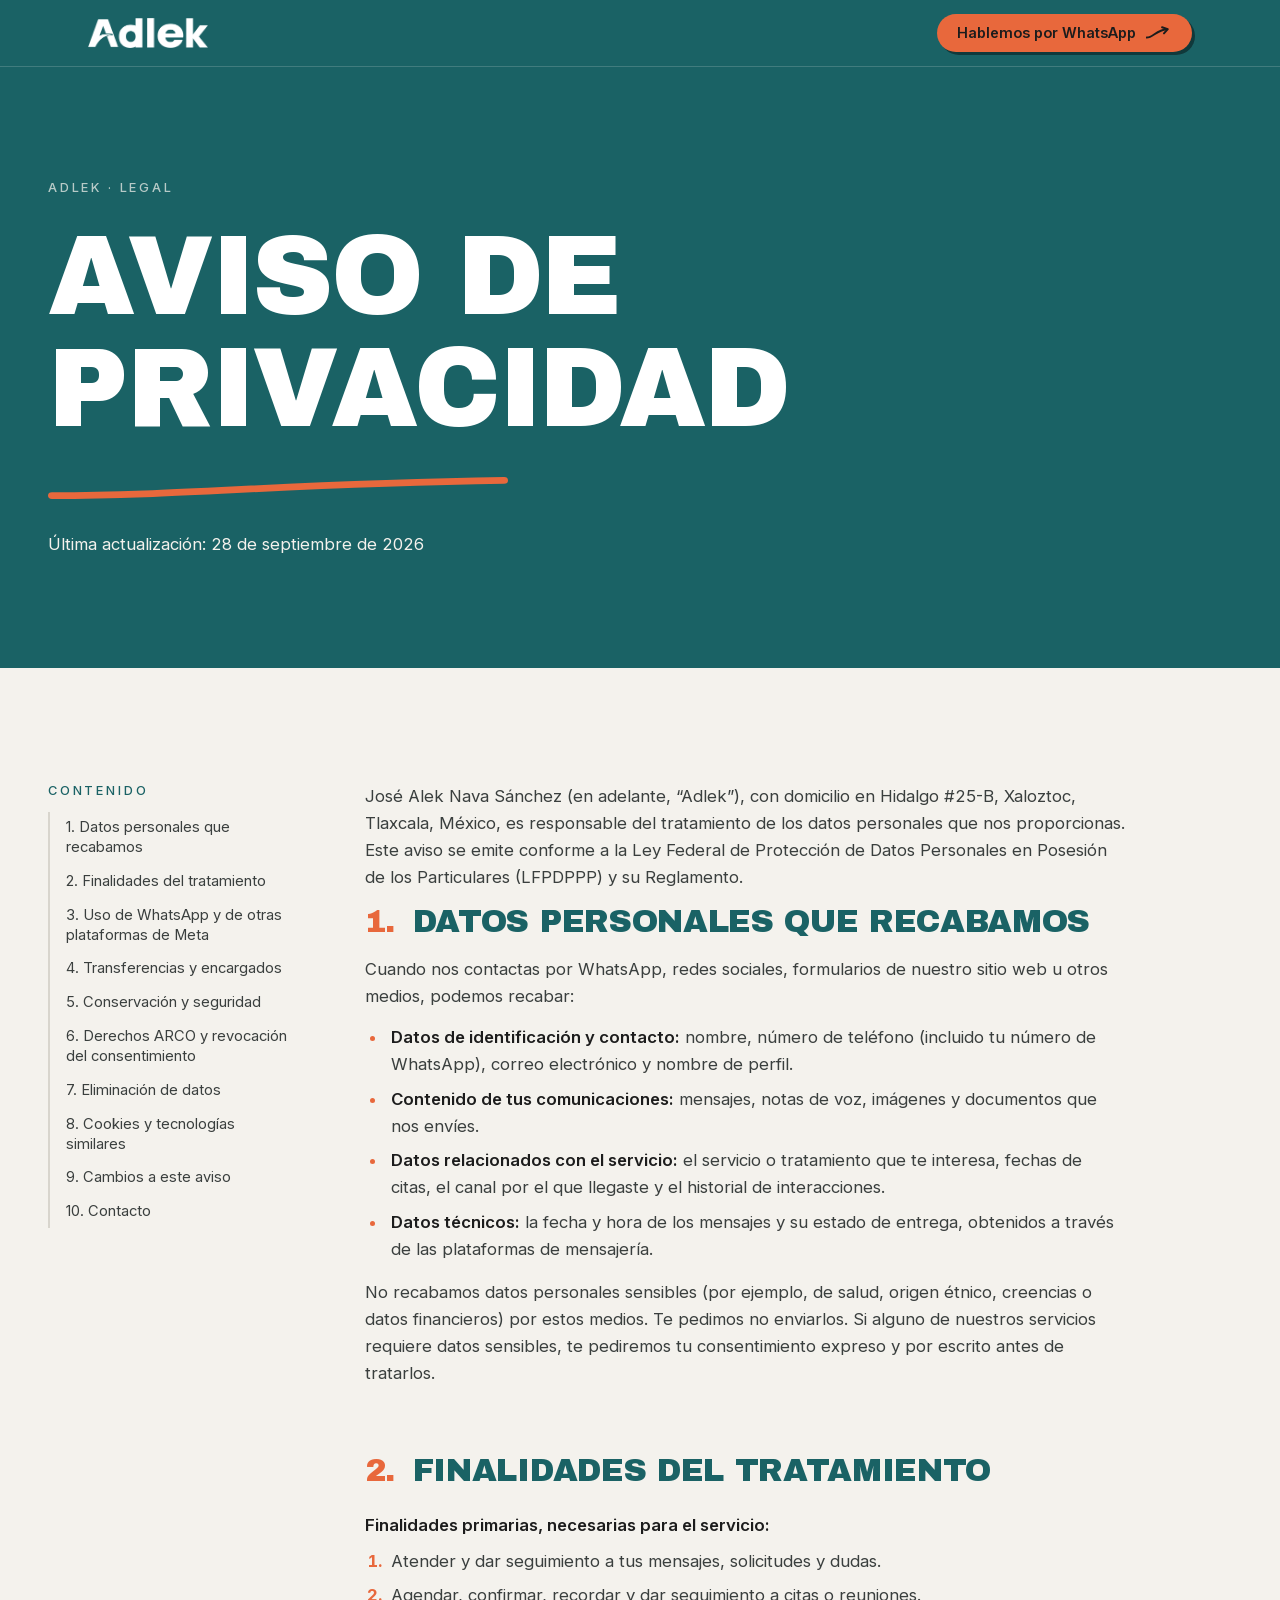
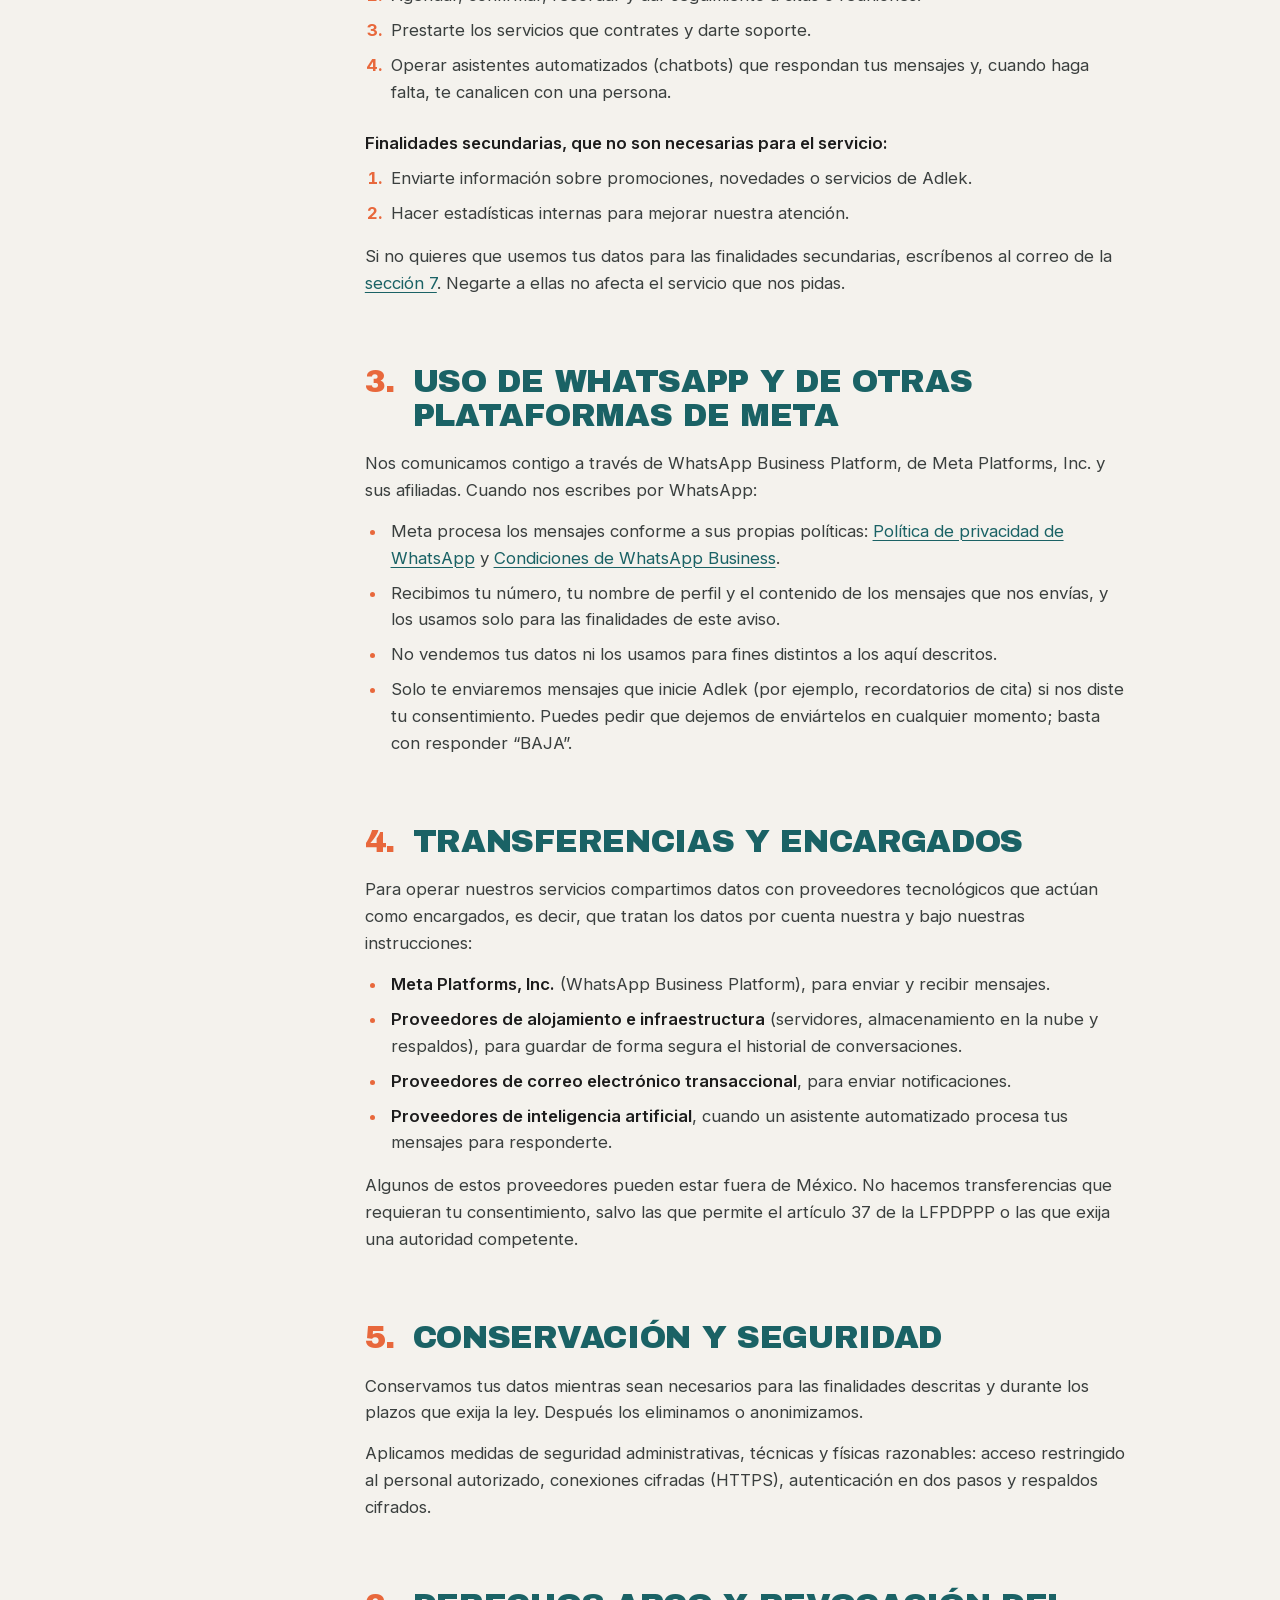
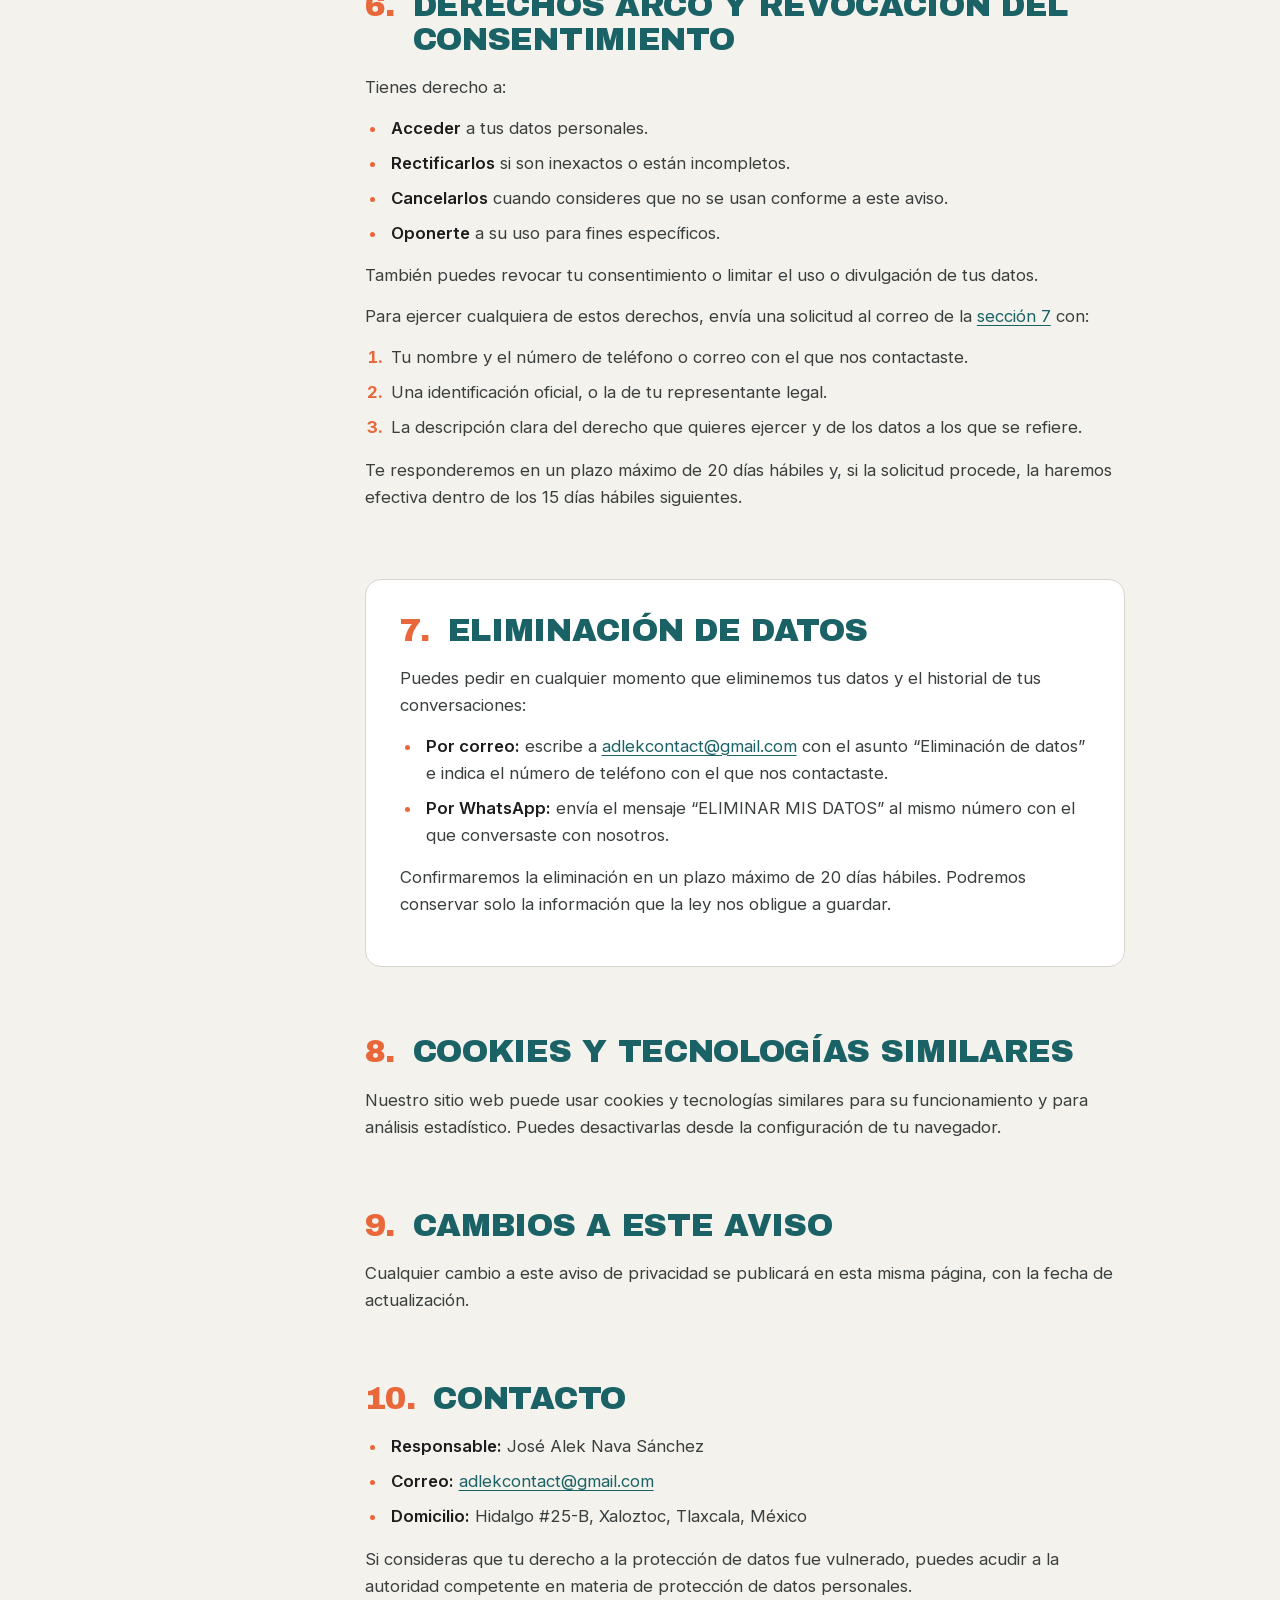
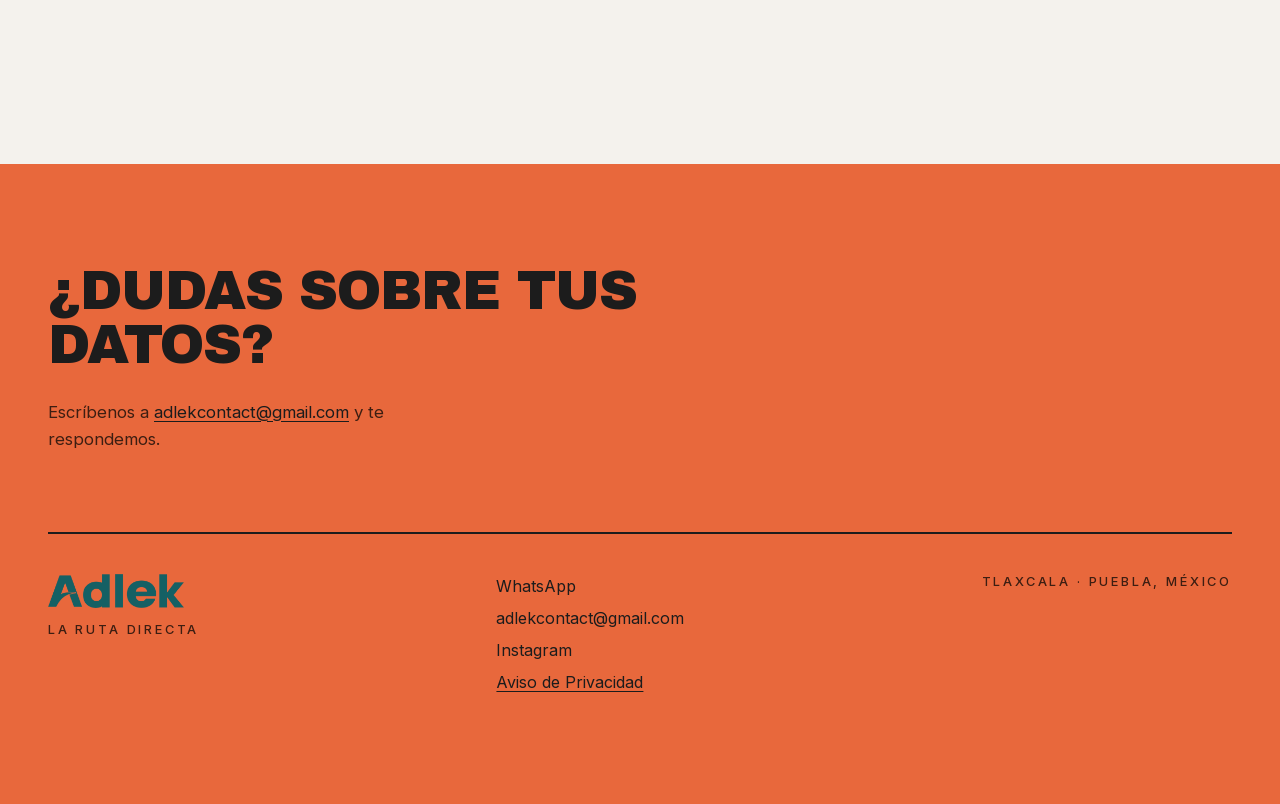
==== privacidad/index.html @ 72bfa6f8 "Agrega el Aviso de Privacidad en /privacidad - privacidad/index.html: página estática con el diseño " ====
<!DOCTYPE html>
<html lang="es-MX">
<head>
<meta charset="utf-8">
<meta name="viewport" content="width=device-width, initial-scale=1">
<title>Aviso de Privacidad · Adlek</title>
<meta name="description" content="Aviso de Privacidad de Adlek: qué datos personales recabamos, para qué los usamos, cómo ejercer tus derechos ARCO y cómo pedir la eliminación de tus datos.">
<meta name="theme-color" content="#1A6265">
<link rel="canonical" href="https://adlek.com.mx/privacidad">
<link rel="preload" href="/privacidad/fuentes/archivo-black-latin.woff2" as="font" type="font/woff2" crossorigin>
<link rel="preload" href="/privacidad/fuentes/inter-latin.woff2" as="font" type="font/woff2" crossorigin>
<!--
  Página estática, fuera del bundle de index.html. Replica a mano los colores,
  tipografías y piezas de la landing (nav verde, títulos en Archivo Black,
  pie naranja). Las fuentes y los logos son COPIAS de los que viajan en el
  bundle; el export no se toca.
-->
<style>
/* latin-ext */
@font-face{font-family:'Archivo Black';font-style:normal;font-weight:400;font-display:swap;src:url('/privacidad/fuentes/archivo-black-latin-ext.woff2') format('woff2');unicode-range:U+0100-02BA,U+02BD-02C5,U+02C7-02CC,U+02CE-02D7,U+02DD-02FF,U+0304,U+0308,U+0329,U+1D00-1DBF,U+1E00-1E9F,U+1EF2-1EFF,U+2020,U+20A0-20AB,U+20AD-20C0,U+2113,U+2C60-2C7F,U+A720-A7FF}
/* latin */
@font-face{font-family:'Archivo Black';font-style:normal;font-weight:400;font-display:swap;src:url('/privacidad/fuentes/archivo-black-latin.woff2') format('woff2');unicode-range:U+0000-00FF,U+0131,U+0152-0153,U+02BB-02BC,U+02C6,U+02DA,U+02DC,U+0304,U+0308,U+0329,U+2000-206F,U+20AC,U+2122,U+2191,U+2193,U+2212,U+2215,U+FEFF,U+FFFD}
/* latin-ext */
@font-face{font-family:'Inter';font-style:normal;font-weight:400 700;font-display:swap;src:url('/privacidad/fuentes/inter-latin-ext.woff2') format('woff2');unicode-range:U+0100-02BA,U+02BD-02C5,U+02C7-02CC,U+02CE-02D7,U+02DD-02FF,U+0304,U+0308,U+0329,U+1D00-1DBF,U+1E00-1E9F,U+1EF2-1EFF,U+2020,U+20A0-20AB,U+20AD-20C0,U+2113,U+2C60-2C7F,U+A720-A7FF}
/* latin */
@font-face{font-family:'Inter';font-style:normal;font-weight:400 700;font-display:swap;src:url('/privacidad/fuentes/inter-latin.woff2') format('woff2');unicode-range:U+0000-00FF,U+0131,U+0152-0153,U+02BB-02BC,U+02C6,U+02DA,U+02DC,U+0304,U+0308,U+0329,U+2000-206F,U+20AC,U+2122,U+2191,U+2193,U+2212,U+2215,U+FEFF,U+FFFD}

*{box-sizing:border-box}
html{scroll-behavior:smooth;scroll-padding-top:96px}
body{margin:0;background:#F4F2ED;color:#1C1C1C;font-family:Inter,system-ui,sans-serif;-webkit-font-smoothing:antialiased}
a{color:#1A6265;text-decoration:none}
a:hover{color:#E8683C}
img,svg{max-width:100%}

/* Nav — idéntica a la de la landing */
.nav{position:fixed;top:0;left:0;right:0;z-index:50;background:#1A6265;border-bottom:1px solid rgba(244,242,237,0.18)}
.nav-in{max-width:1200px;margin:0 auto;padding:14px clamp(16px,5vw,48px);display:flex;align-items:center;justify-content:space-between;gap:16px}
.nav-logo{display:inline-flex;align-items:center;line-height:0}
.nav-logo img{display:block;height:30px;width:auto}
.nav-cta{display:inline-flex;align-items:center;gap:10px;background:#E8683C;color:#1C1C1C;font-family:Inter,sans-serif;font-weight:600;font-size:0.9rem;line-height:1;padding:12px 20px;border-radius:999px;box-shadow:3px 3px 0 #10393B}
.nav-cta:hover{color:#1C1C1C}
.nav-cta svg{width:26px;height:14px;flex:none}

/* Encabezado verde */
.head{background:#1A6265;padding:clamp(130px,20vh,200px) clamp(20px,5vw,48px) clamp(64px,9vw,110px)}
.wrap{max-width:1200px;margin:0 auto;width:100%}
.kicker{margin:0 0 clamp(18px,3vw,26px);font-weight:500;font-size:0.8rem;letter-spacing:0.22em;text-transform:uppercase;color:rgba(244,242,237,0.72)}
.kicker a{color:inherit}
.kicker a:hover{color:#E8683C}
h1{margin:0;font-family:'Archivo Black',sans-serif;font-weight:400;text-transform:uppercase;color:#FFFFFF;font-size:clamp(2.6rem,11vw,7rem);line-height:1.0;letter-spacing:-0.02em;text-wrap:balance}
.head svg{display:block;width:min(100%,460px);height:22px;margin:clamp(20px,3vw,32px) 0 0}
.fecha{margin:clamp(22px,3.5vw,32px) 0 0;font-size:1.05rem;line-height:1.6;color:#F4F2ED}

/* Cuerpo */
.body{padding:clamp(56px,9vw,120px) clamp(20px,5vw,48px) clamp(80px,12vw,150px)}
.grid{display:grid;grid-template-columns:minmax(0,240px) minmax(0,1fr);gap:clamp(40px,6vw,96px);align-items:start}
.toc{position:sticky;top:96px}
.toc p{margin:0 0 14px;font-weight:500;font-size:0.8rem;letter-spacing:0.22em;text-transform:uppercase;color:#1A6265}
.toc ol{list-style:none;margin:0;padding:0;display:flex;flex-direction:column;gap:2px;border-left:2px solid #D8D5CD}
.toc a{display:block;padding:6px 0 6px 16px;margin-left:-2px;border-left:2px solid transparent;font-size:0.92rem;line-height:1.35;color:#3A3F3E}
.toc a:hover{color:#E8683C;border-left-color:#E8683C}

.doc{max-width:760px}
.doc > p,.doc section > p,.doc li{font-size:1.05rem;line-height:1.6;color:#3A3F3E}
.intro{margin:0 0 clamp(40px,6vw,64px)}
.doc section{margin:0 0 clamp(44px,6vw,68px)}
.doc section:last-child{margin-bottom:0}
h2{margin:0 0 18px;font-family:'Archivo Black',sans-serif;font-weight:400;text-transform:uppercase;color:#1A6265;font-size:clamp(1.35rem,3.2vw,2rem);line-height:1.05;letter-spacing:-0.01em;display:flex;gap:0.55em;align-items:baseline}
h2 .n{color:#E8683C;flex:none}
h3{margin:26px 0 10px;font-family:Inter,sans-serif;font-weight:600;font-size:1.05rem;line-height:1.4;color:#1C1C1C}
.doc p{margin:0 0 14px}
.doc ul,.doc ol{margin:0 0 16px;padding-left:1.4em}
.doc li{margin:0 0 8px;padding-left:0.2em}
.doc li::marker{color:#E8683C;font-weight:700}
.doc strong{color:#1C1C1C;font-weight:600}
.doc a{text-decoration:underline;text-decoration-thickness:1px;text-underline-offset:3px}

/* La sección 7 se enlaza desde fuera (#eliminacion-de-datos): va en tarjeta,
   como las del FAQ de la landing. */
.card{background:#FFFFFF;border:1px solid #D8D5CD;border-radius:16px;padding:clamp(22px,3vw,34px)}
.card:target{border-color:#E8683C;box-shadow:6px 6px 0 #E8683C}

/* Pie naranja — mismo bloque que cierra la landing */
.foot{background:#E8683C;padding:clamp(56px,8vw,100px) clamp(20px,5vw,48px) clamp(64px,9vw,110px)}
.foot-cta{margin:0;font-family:'Archivo Black',sans-serif;text-transform:uppercase;color:#1C1C1C;font-size:clamp(1.8rem,6vw,3.4rem);line-height:1.0;letter-spacing:-0.02em;max-width:18ch}
.foot-sub{margin:clamp(18px,3vw,26px) 0 0;font-size:1.05rem;line-height:1.6;color:#3D1E12;max-width:44ch}
.foot-sub a{color:#1C1C1C;text-decoration:underline;text-underline-offset:3px}
.foot-row{margin:clamp(44px,7vw,80px) 0 0;padding:clamp(28px,4vw,40px) 0 0;border-top:2px solid #1C1C1C;display:flex;flex-wrap:wrap;gap:clamp(24px,4vw,60px);align-items:flex-start;justify-content:space-between}
.foot-row img{display:block;height:34px;width:auto}
.tag{margin:14px 0 0;font-weight:500;font-size:0.8rem;letter-spacing:0.22em;text-transform:uppercase;color:#3D1E12}
.foot-links{display:flex;flex-direction:column;gap:8px}
.foot-links a{color:#1C1C1C;font-size:1rem;line-height:1.5}
.foot-links a:hover{color:#FFFFFF}
.foot-links a[aria-current]{text-decoration:underline;text-underline-offset:3px}
.foot-row > p{margin:0}

@media (max-width:900px){
  .grid{grid-template-columns:minmax(0,1fr)}
  .toc{position:static}
}
@media (max-width:620px){
  .nav-cta{font-size:0.8rem;padding:10px 15px;gap:7px}
  .nav-cta svg{width:20px;height:11px}
  .nav-logo img{height:24px}
  html{scroll-padding-top:80px}
}
@media (prefers-reduced-motion:reduce){
  html{scroll-behavior:auto}
}
</style>
</head>
<body>

<header class="nav">
  <div class="nav-in">
    <a href="/" class="nav-logo" aria-label="Adlek — inicio"><img src="/privacidad/logo-blanco.png" alt="Adlek" width="520" height="130"></a>
    <a href="https://wa.me/522461957348" class="nav-cta">Hablemos por WhatsApp<svg viewBox="0 0 34 18" aria-hidden="true"><path d="M1 15 C 9 15 14 5 27 4" fill="none" stroke="currentColor" stroke-width="2.6" stroke-linecap="round"/><path d="M21 1.5 L28.5 4 L23.5 9.5" fill="none" stroke="currentColor" stroke-width="2.6" stroke-linecap="round" stroke-linejoin="round"/></svg></a>
  </div>
</header>

<main>
  <section class="head">
    <div class="wrap">
      <p class="kicker"><a href="/">Adlek</a> · Legal</p>
      <h1>Aviso de privacidad</h1>
      <svg viewBox="0 0 460 26" preserveAspectRatio="none" aria-hidden="true"><path d="M4 22 C 140 22 230 8 456 4" fill="none" stroke="#E8683C" stroke-width="8" stroke-linecap="round"/></svg>
      <p class="fecha">Última actualización: <time datetime="2026-09-28">28 de septiembre de 2026</time></p>
    </div>
  </section>

  <div class="body">
    <div class="wrap grid">
      <nav class="toc" aria-label="Contenido del aviso">
        <p>Contenido</p>
        <ol>
          <li><a href="#datos-que-recabamos">1. Datos personales que recabamos</a></li>
          <li><a href="#finalidades">2. Finalidades del tratamiento</a></li>
          <li><a href="#whatsapp-y-meta">3. Uso de WhatsApp y de otras plataformas de Meta</a></li>
          <li><a href="#transferencias">4. Transferencias y encargados</a></li>
          <li><a href="#conservacion-y-seguridad">5. Conservación y seguridad</a></li>
          <li><a href="#derechos-arco">6. Derechos ARCO y revocación del consentimiento</a></li>
          <li><a href="#eliminacion-de-datos">7. Eliminación de datos</a></li>
          <li><a href="#cookies">8. Cookies y tecnologías similares</a></li>
          <li><a href="#cambios">9. Cambios a este aviso</a></li>
          <li><a href="#contacto">10. Contacto</a></li>
        </ol>
      </nav>

      <article class="doc">
        <p class="intro">José Alek Nava Sánchez (en adelante, “Adlek”), con domicilio en Hidalgo #25-B, Xaloztoc, Tlaxcala, México, es responsable del tratamiento de los datos personales que nos proporcionas. Este aviso se emite conforme a la Ley Federal de Protección de Datos Personales en Posesión de los Particulares (LFPDPPP) y su Reglamento.</p>

        <section id="datos-que-recabamos">
          <h2><span class="n">1.</span><span>Datos personales que recabamos</span></h2>
          <p>Cuando nos contactas por WhatsApp, redes sociales, formularios de nuestro sitio web u otros medios, podemos recabar:</p>
          <ul>
            <li><strong>Datos de identificación y contacto:</strong> nombre, número de teléfono (incluido tu número de WhatsApp), correo electrónico y nombre de perfil.</li>
            <li><strong>Contenido de tus comunicaciones:</strong> mensajes, notas de voz, imágenes y documentos que nos envíes.</li>
            <li><strong>Datos relacionados con el servicio:</strong> el servicio o tratamiento que te interesa, fechas de citas, el canal por el que llegaste y el historial de interacciones.</li>
            <li><strong>Datos técnicos:</strong> la fecha y hora de los mensajes y su estado de entrega, obtenidos a través de las plataformas de mensajería.</li>
          </ul>
          <p>No recabamos datos personales sensibles (por ejemplo, de salud, origen étnico, creencias o datos financieros) por estos medios. Te pedimos no enviarlos. Si alguno de nuestros servicios requiere datos sensibles, te pediremos tu consentimiento expreso y por escrito antes de tratarlos.</p>
        </section>

        <section id="finalidades">
          <h2><span class="n">2.</span><span>Finalidades del tratamiento</span></h2>
          <h3>Finalidades primarias, necesarias para el servicio:</h3>
          <ol>
            <li>Atender y dar seguimiento a tus mensajes, solicitudes y dudas.</li>
            <li>Agendar, confirmar, recordar y dar seguimiento a citas o reuniones.</li>
            <li>Prestarte los servicios que contrates y darte soporte.</li>
            <li>Operar asistentes automatizados (chatbots) que respondan tus mensajes y, cuando haga falta, te canalicen con una persona.</li>
          </ol>
          <h3>Finalidades secundarias, que no son necesarias para el servicio:</h3>
          <ol>
            <li>Enviarte información sobre promociones, novedades o servicios de Adlek.</li>
            <li>Hacer estadísticas internas para mejorar nuestra atención.</li>
          </ol>
          <p>Si no quieres que usemos tus datos para las finalidades secundarias, escríbenos al correo de la <a href="#eliminacion-de-datos">sección 7</a>. Negarte a ellas no afecta el servicio que nos pidas.</p>
        </section>

        <section id="whatsapp-y-meta">
          <h2><span class="n">3.</span><span>Uso de WhatsApp y de otras plataformas de Meta</span></h2>
          <p>Nos comunicamos contigo a través de WhatsApp Business Platform, de Meta Platforms, Inc. y sus afiliadas. Cuando nos escribes por WhatsApp:</p>
          <ul>
            <li>Meta procesa los mensajes conforme a sus propias políticas: <a href="https://www.whatsapp.com/legal/privacy-policy" rel="noopener">Política de privacidad de WhatsApp</a> y <a href="https://www.whatsapp.com/legal/business-terms" rel="noopener">Condiciones de WhatsApp Business</a>.</li>
            <li>Recibimos tu número, tu nombre de perfil y el contenido de los mensajes que nos envías, y los usamos solo para las finalidades de este aviso.</li>
            <li>No vendemos tus datos ni los usamos para fines distintos a los aquí descritos.</li>
            <li>Solo te enviaremos mensajes que inicie Adlek (por ejemplo, recordatorios de cita) si nos diste tu consentimiento. Puedes pedir que dejemos de enviártelos en cualquier momento; basta con responder “BAJA”.</li>
          </ul>
        </section>

        <section id="transferencias">
          <h2><span class="n">4.</span><span>Transferencias y encargados</span></h2>
          <p>Para operar nuestros servicios compartimos datos con proveedores tecnológicos que actúan como encargados, es decir, que tratan los datos por cuenta nuestra y bajo nuestras instrucciones:</p>
          <ul>
            <li><strong>Meta Platforms, Inc.</strong> (WhatsApp Business Platform), para enviar y recibir mensajes.</li>
            <li><strong>Proveedores de alojamiento e infraestructura</strong> (servidores, almacenamiento en la nube y respaldos), para guardar de forma segura el historial de conversaciones.</li>
            <li><strong>Proveedores de correo electrónico transaccional</strong>, para enviar notificaciones.</li>
            <li><strong>Proveedores de inteligencia artificial</strong>, cuando un asistente automatizado procesa tus mensajes para responderte.</li>
          </ul>
          <p>Algunos de estos proveedores pueden estar fuera de México. No hacemos transferencias que requieran tu consentimiento, salvo las que permite el artículo 37 de la LFPDPPP o las que exija una autoridad competente.</p>
        </section>

        <section id="conservacion-y-seguridad">
          <h2><span class="n">5.</span><span>Conservación y seguridad</span></h2>
          <p>Conservamos tus datos mientras sean necesarios para las finalidades descritas y durante los plazos que exija la ley. Después los eliminamos o anonimizamos.</p>
          <p>Aplicamos medidas de seguridad administrativas, técnicas y físicas razonables: acceso restringido al personal autorizado, conexiones cifradas (HTTPS), autenticación en dos pasos y respaldos cifrados.</p>
        </section>

        <section id="derechos-arco">
          <h2><span class="n">6.</span><span>Derechos ARCO y revocación del consentimiento</span></h2>
          <p>Tienes derecho a:</p>
          <ul>
            <li><strong>Acceder</strong> a tus datos personales.</li>
            <li><strong>Rectificarlos</strong> si son inexactos o están incompletos.</li>
            <li><strong>Cancelarlos</strong> cuando consideres que no se usan conforme a este aviso.</li>
            <li><strong>Oponerte</strong> a su uso para fines específicos.</li>
          </ul>
          <p>También puedes revocar tu consentimiento o limitar el uso o divulgación de tus datos.</p>
          <p>Para ejercer cualquiera de estos derechos, envía una solicitud al correo de la <a href="#eliminacion-de-datos">sección 7</a> con:</p>
          <ol>
            <li>Tu nombre y el número de teléfono o correo con el que nos contactaste.</li>
            <li>Una identificación oficial, o la de tu representante legal.</li>
            <li>La descripción clara del derecho que quieres ejercer y de los datos a los que se refiere.</li>
          </ol>
          <p>Te responderemos en un plazo máximo de 20 días hábiles y, si la solicitud procede, la haremos efectiva dentro de los 15 días hábiles siguientes.</p>
        </section>

        <section id="eliminacion-de-datos" class="card">
          <h2><span class="n">7.</span><span>Eliminación de datos</span></h2>
          <p>Puedes pedir en cualquier momento que eliminemos tus datos y el historial de tus conversaciones:</p>
          <ul>
            <li><strong>Por correo:</strong> escribe a <a href="mailto:adlekcontact@gmail.com?subject=Eliminaci%C3%B3n%20de%20datos">adlekcontact@gmail.com</a> con el asunto “Eliminación de datos” e indica el número de teléfono con el que nos contactaste.</li>
            <li><strong>Por WhatsApp:</strong> envía el mensaje “ELIMINAR MIS DATOS” al mismo número con el que conversaste con nosotros.</li>
          </ul>
          <p>Confirmaremos la eliminación en un plazo máximo de 20 días hábiles. Podremos conservar solo la información que la ley nos obligue a guardar.</p>
        </section>

        <section id="cookies">
          <h2><span class="n">8.</span><span>Cookies y tecnologías similares</span></h2>
          <p>Nuestro sitio web puede usar cookies y tecnologías similares para su funcionamiento y para análisis estadístico. Puedes desactivarlas desde la configuración de tu navegador.</p>
        </section>

        <section id="cambios">
          <h2><span class="n">9.</span><span>Cambios a este aviso</span></h2>
          <p>Cualquier cambio a este aviso de privacidad se publicará en esta misma página, con la fecha de actualización.</p>
        </section>

        <section id="contacto">
          <h2><span class="n">10.</span><span>Contacto</span></h2>
          <ul>
            <li><strong>Responsable:</strong> José Alek Nava Sánchez</li>
            <li><strong>Correo:</strong> <a href="mailto:adlekcontact@gmail.com">adlekcontact@gmail.com</a></li>
            <li><strong>Domicilio:</strong> Hidalgo #25-B, Xaloztoc, Tlaxcala, México</li>
          </ul>
          <p>Si consideras que tu derecho a la protección de datos fue vulnerado, puedes acudir a la autoridad competente en materia de protección de datos personales.</p>
        </section>
      </article>
    </div>
  </div>
</main>

<footer class="foot">
  <div class="wrap">
    <p class="foot-cta">¿Dudas sobre tus datos?</p>
    <p class="foot-sub">Escríbenos a <a href="mailto:adlekcontact@gmail.com">adlekcontact@gmail.com</a> y te respondemos.</p>
    <div class="foot-row">
      <div>
        <img src="/privacidad/logo-verde.png" alt="Adlek" width="520" height="130">
        <p class="tag">La ruta directa</p>
      </div>
      <div class="foot-links">
        <a href="https://wa.me/522461957348">WhatsApp</a>
        <a href="mailto:adlekcontact@gmail.com">adlekcontact@gmail.com</a>
        <a href="https://instagram.com/adlek.mx">Instagram</a>
        <a href="/privacidad" aria-current="page">Aviso de Privacidad</a>
      </div>
      <p class="tag">Tlaxcala · Puebla, México</p>
    </div>
  </div>
</footer>

</body>
</html>
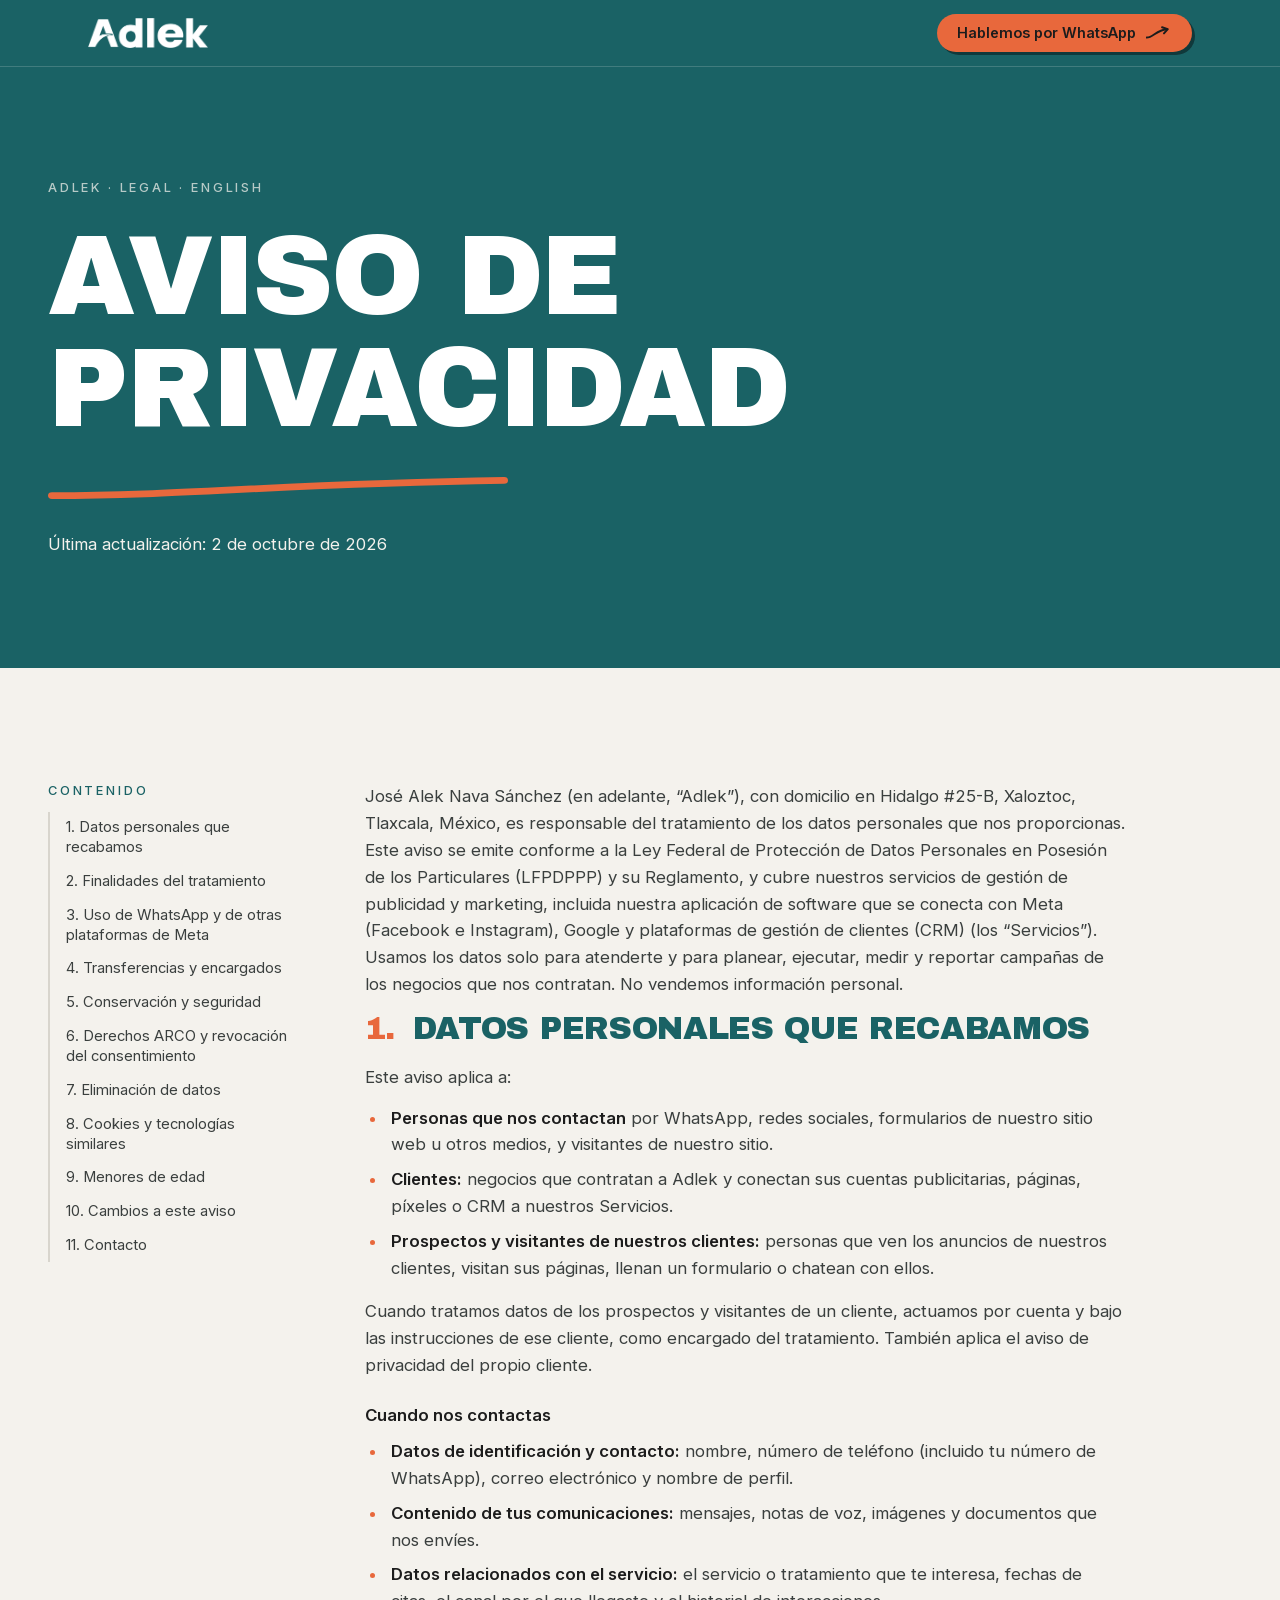
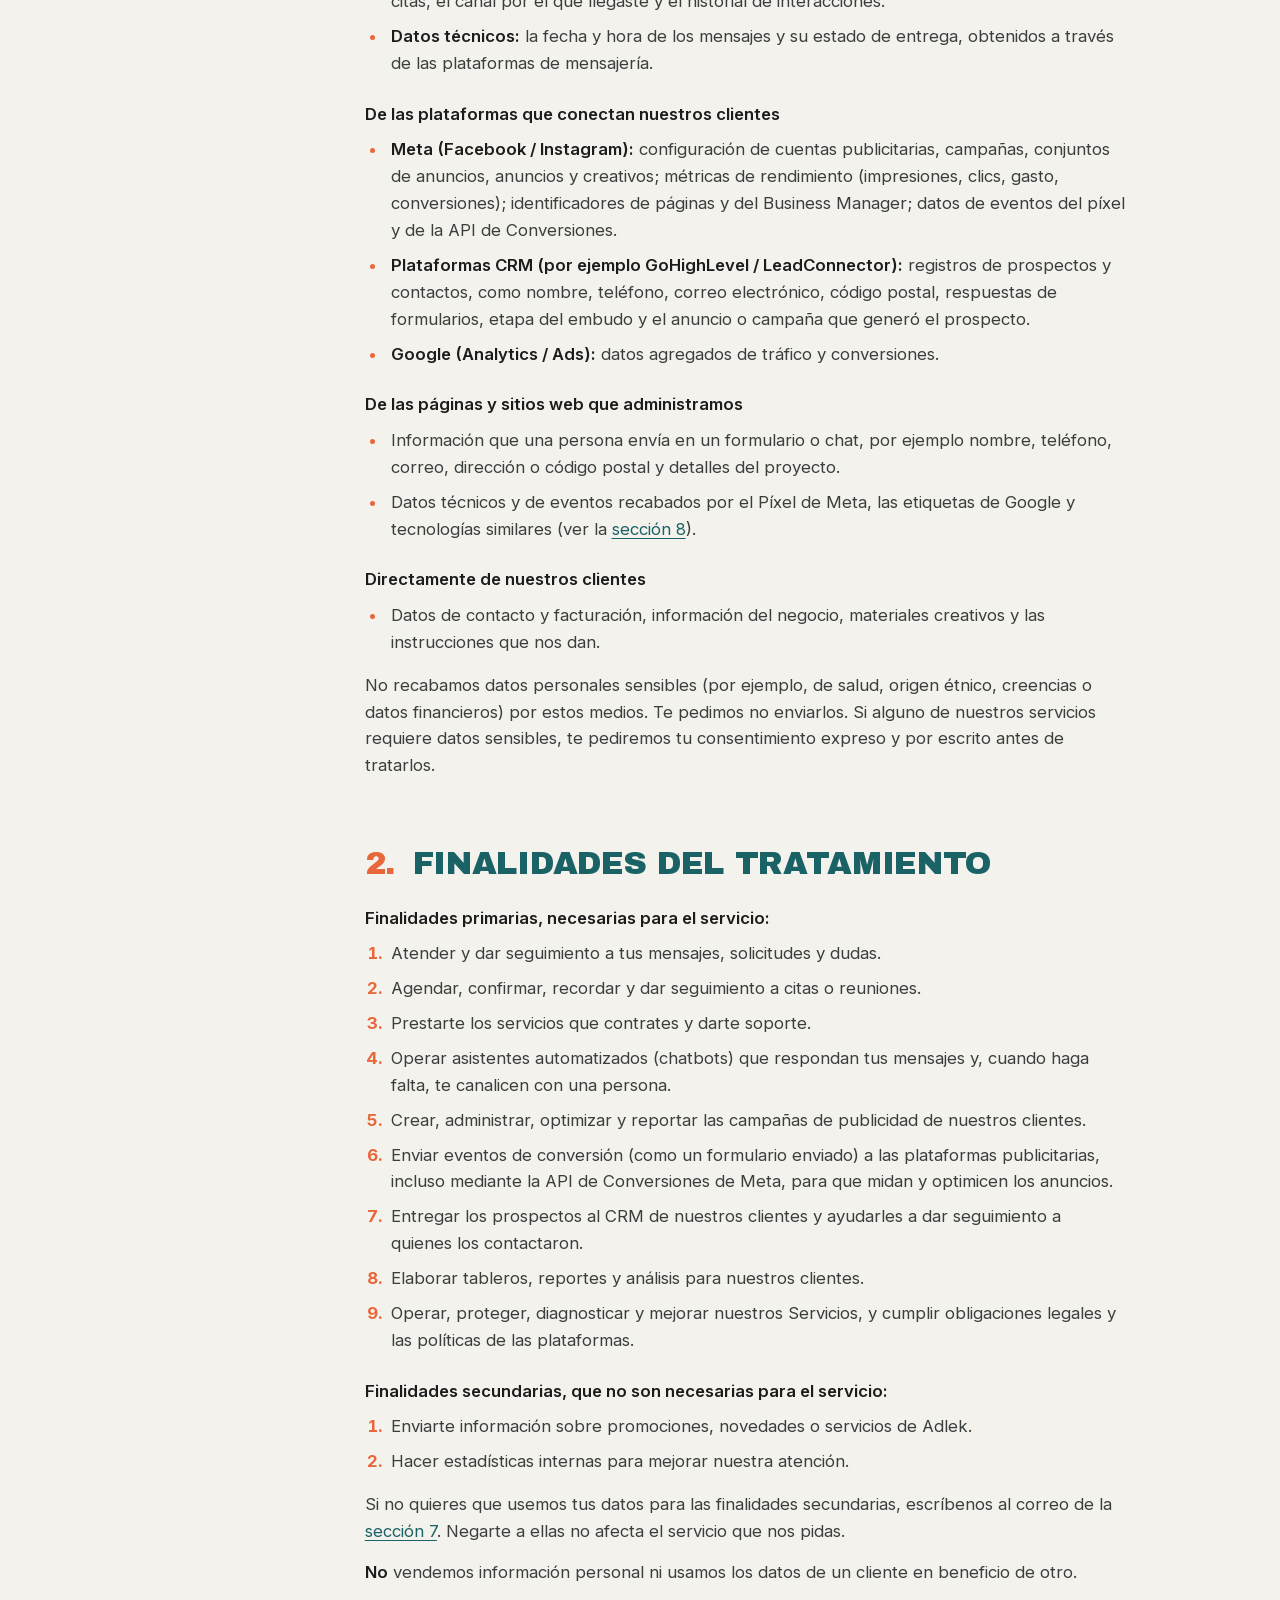
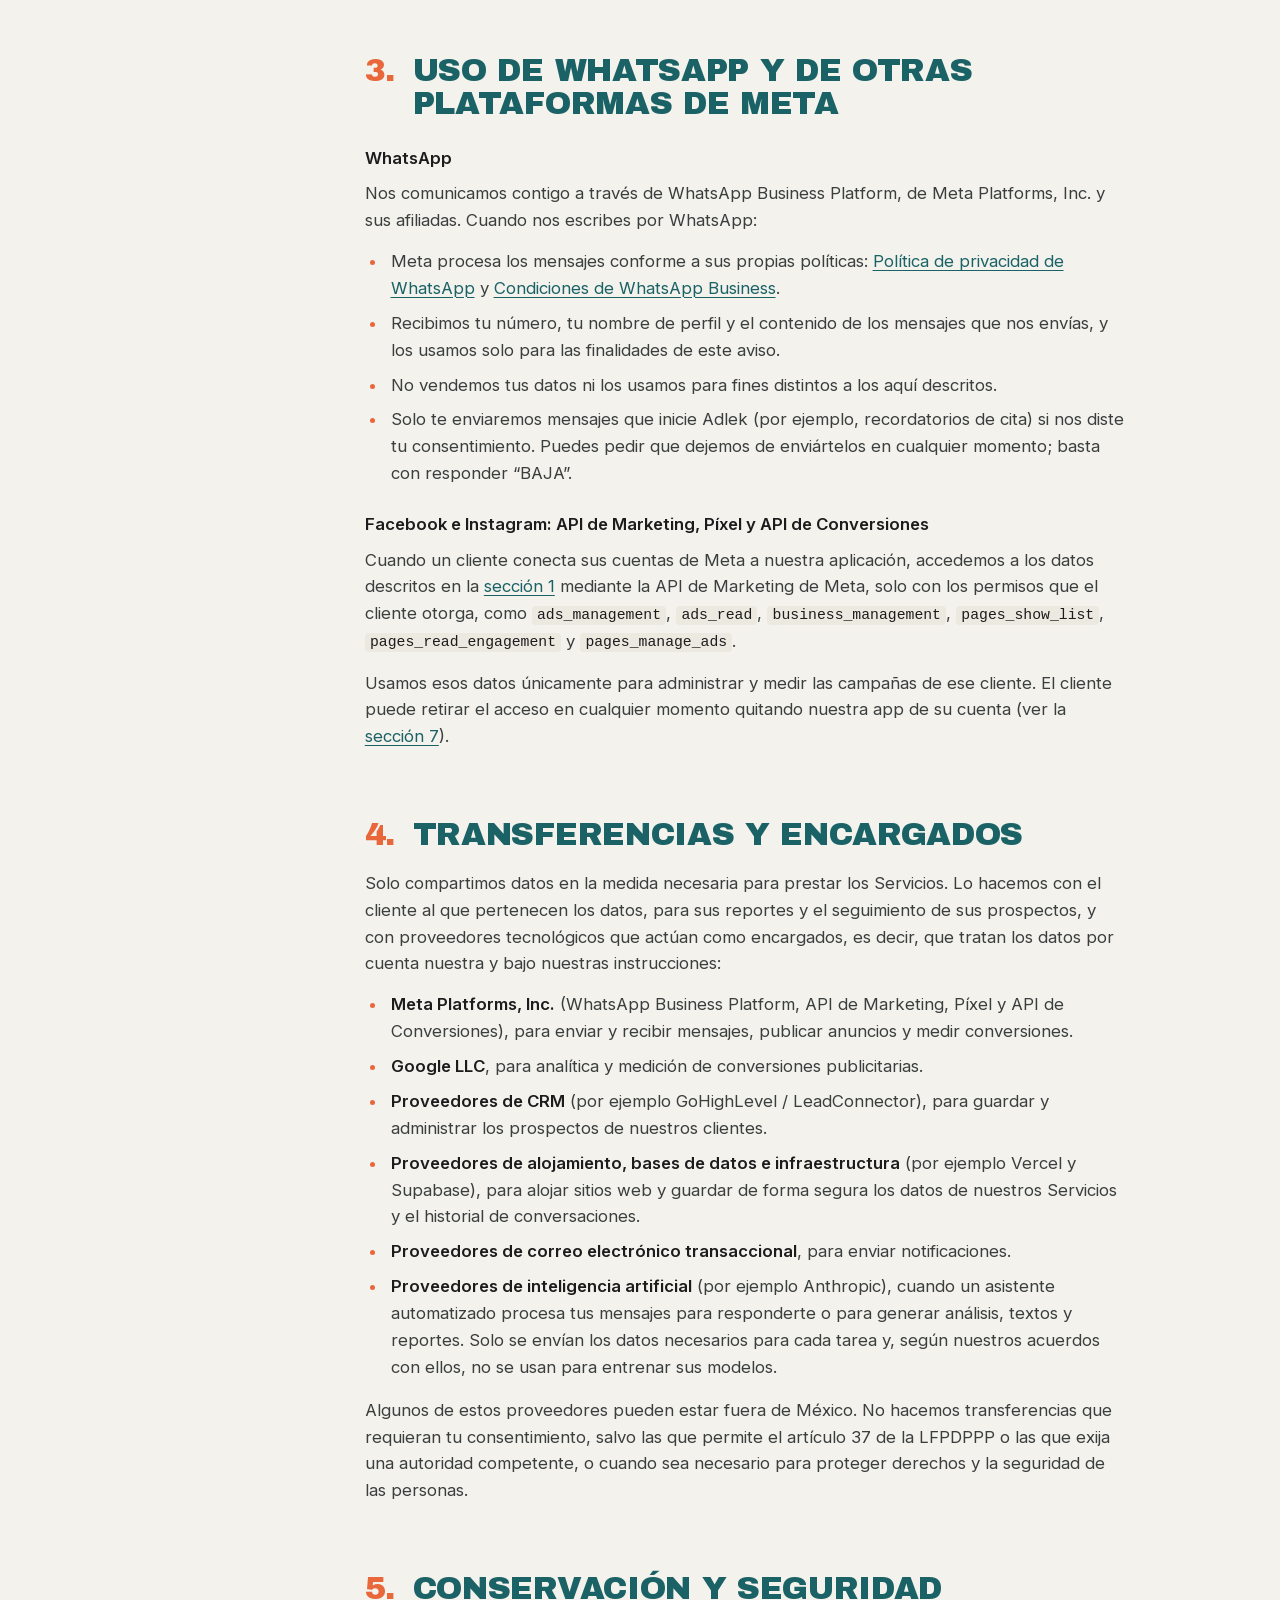
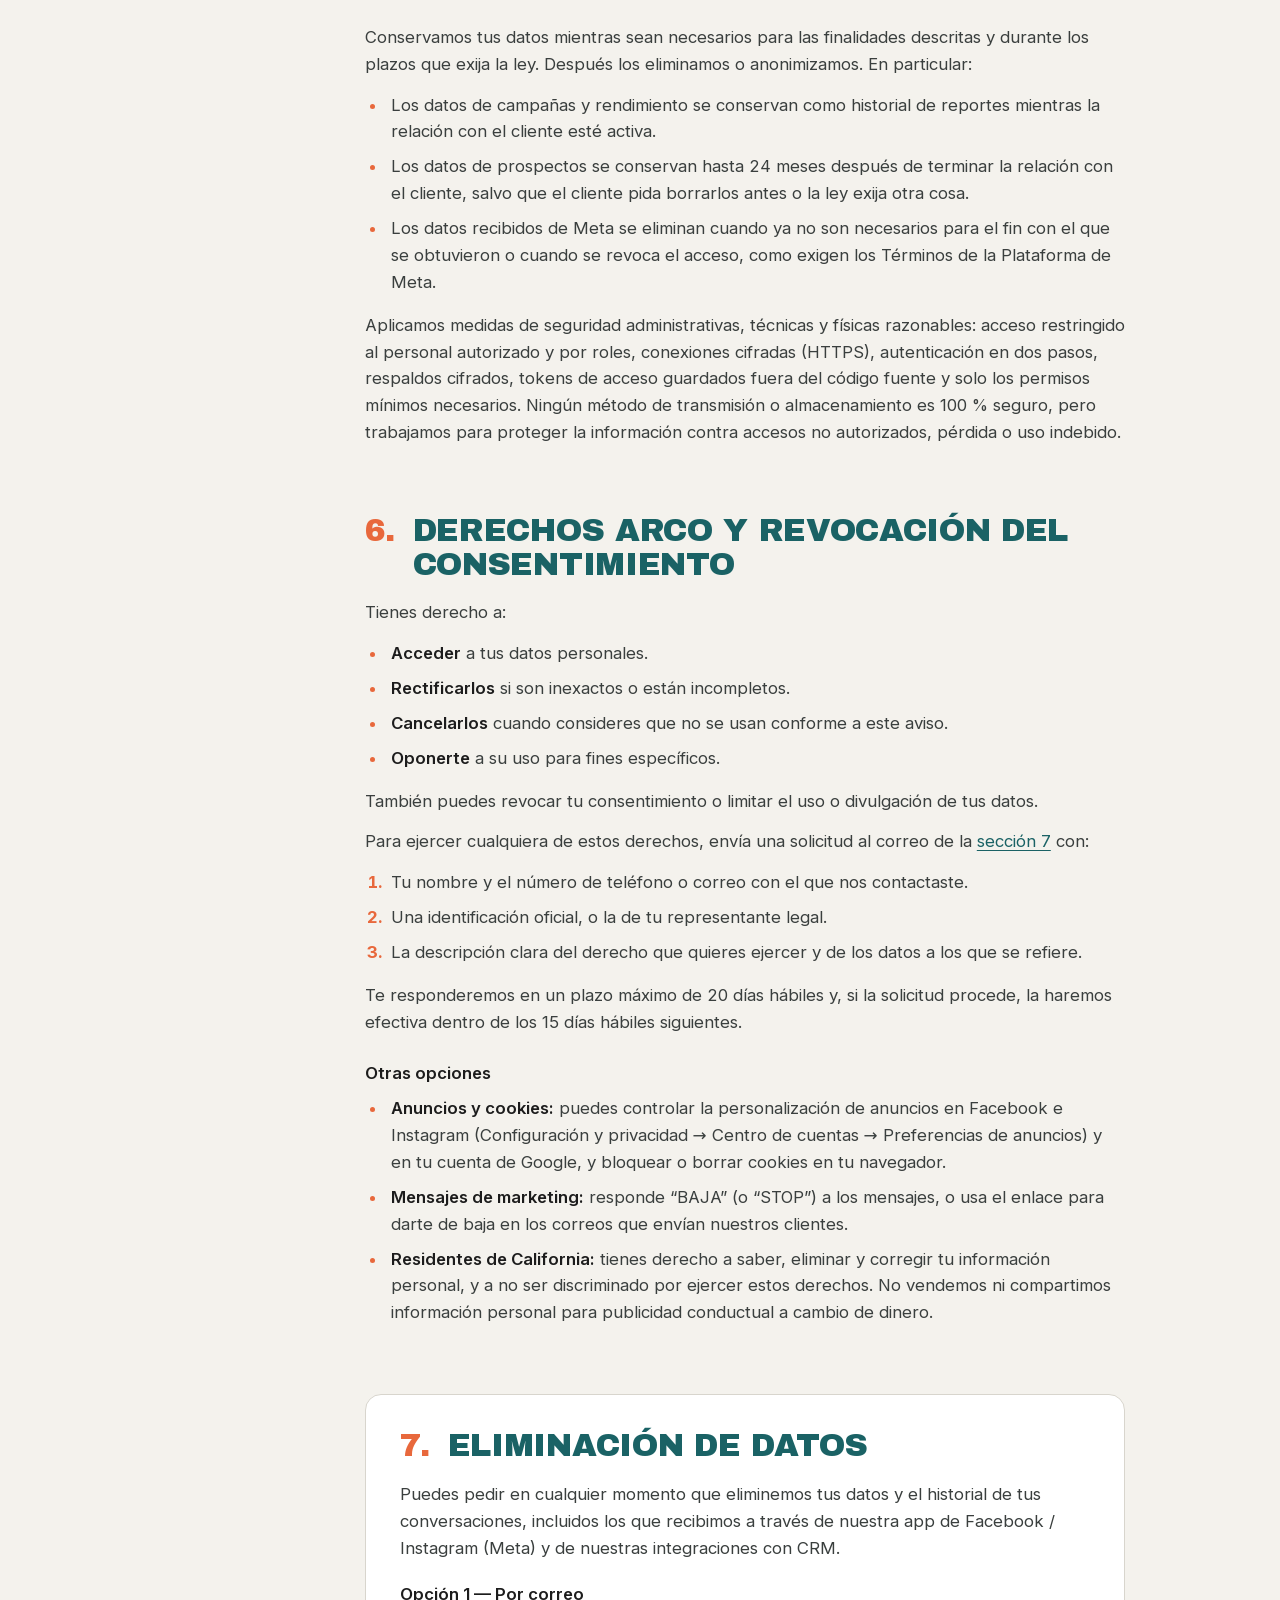
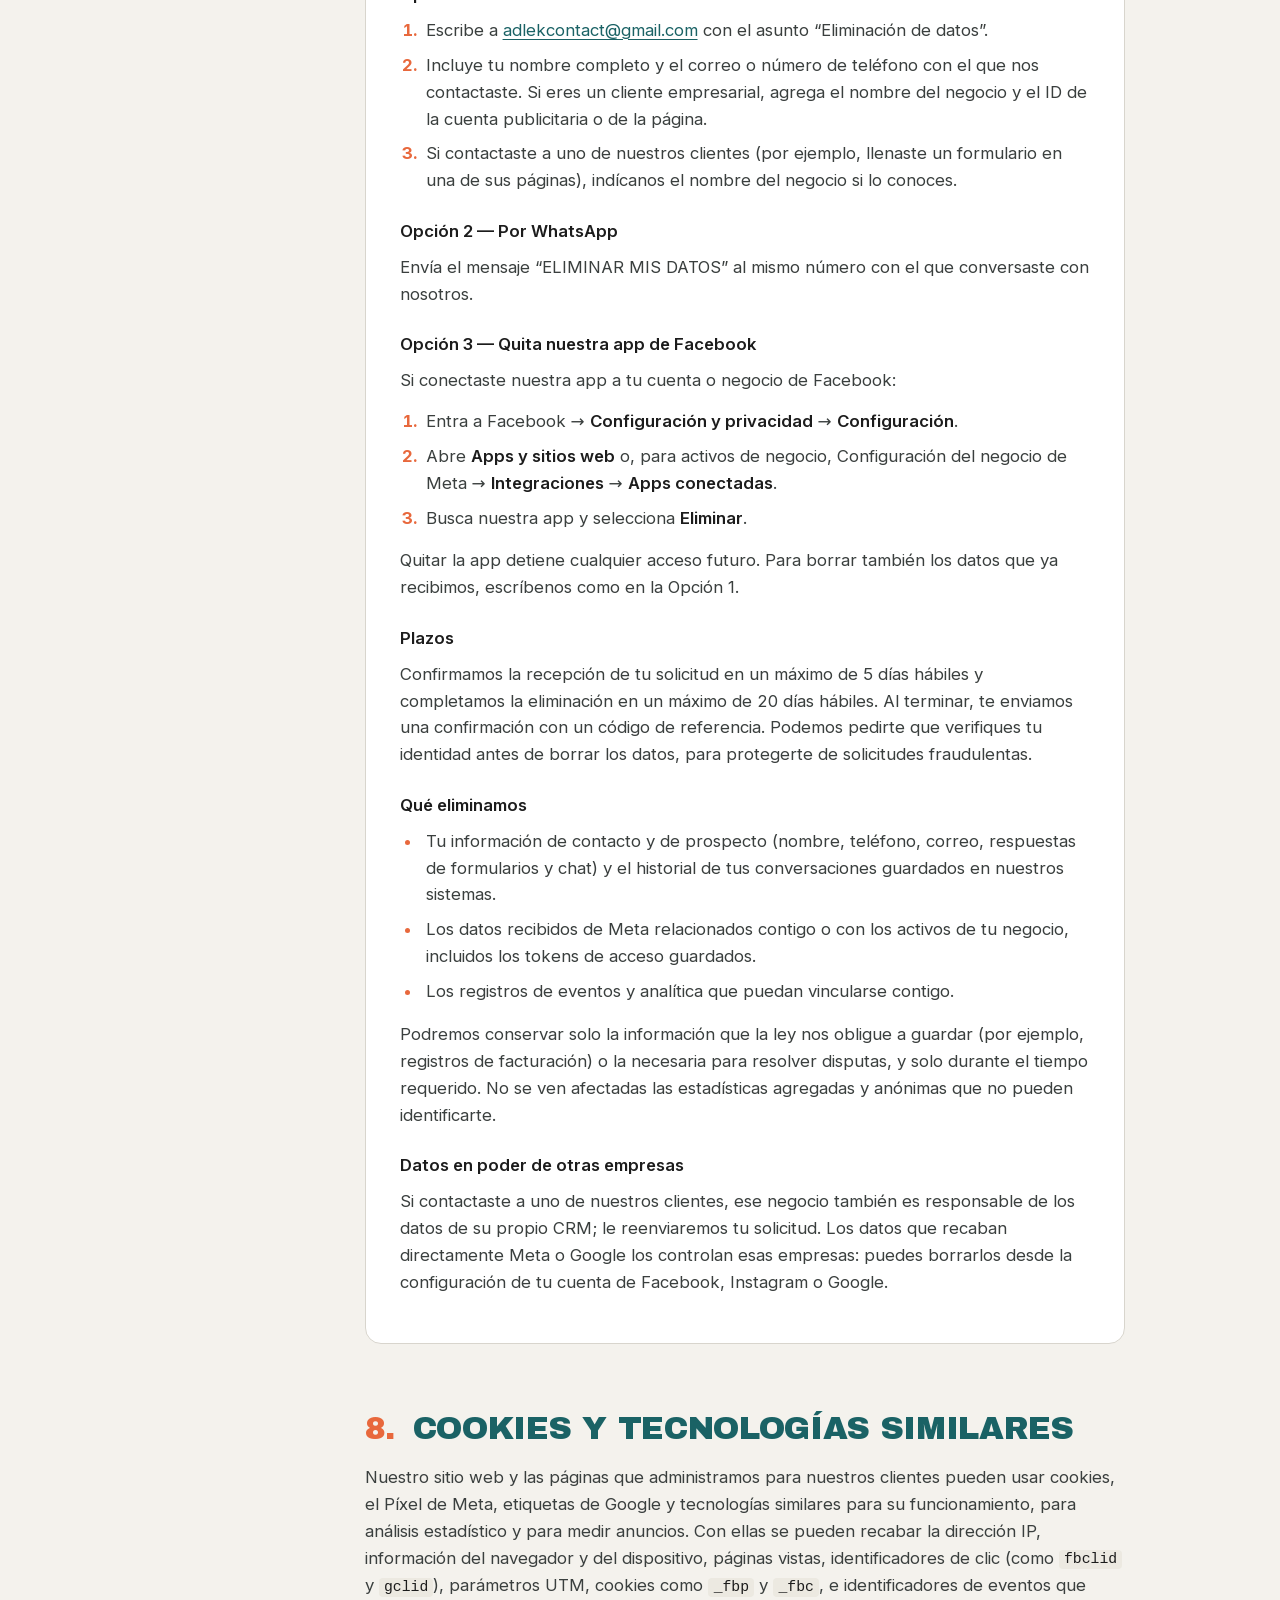
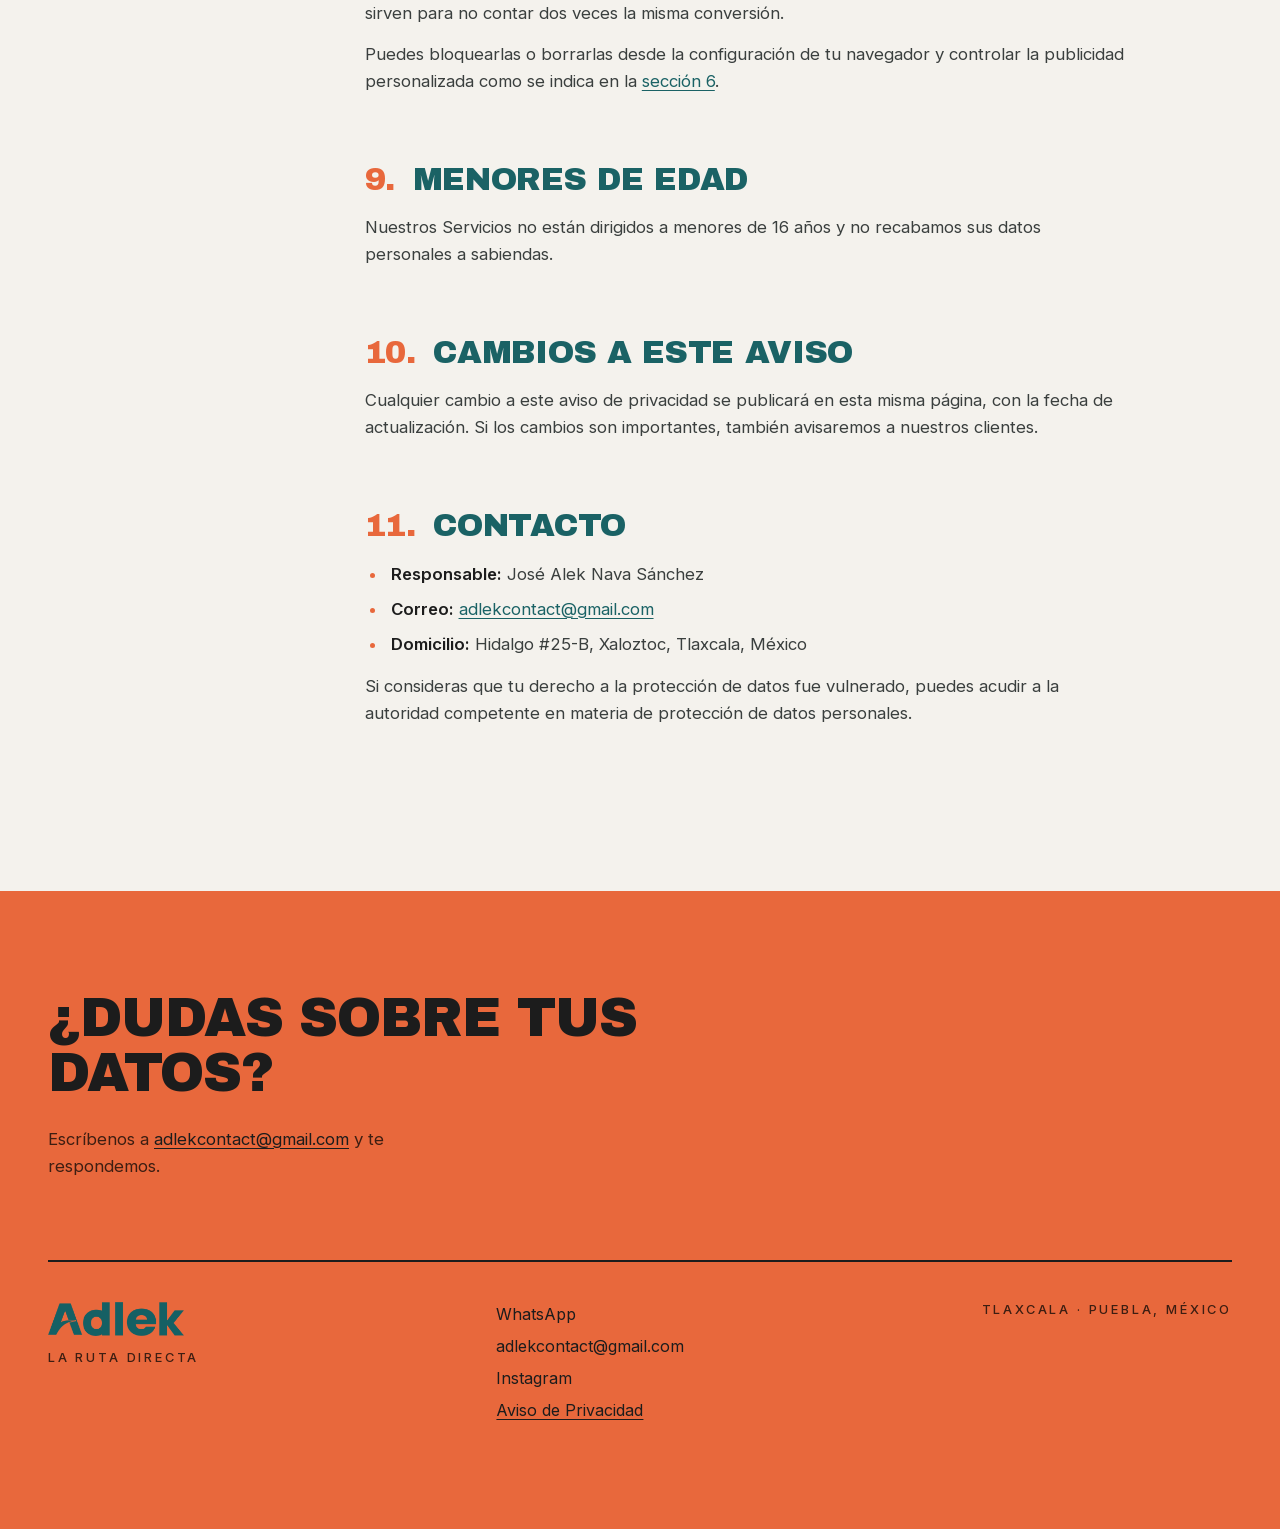
==== commit 93508b7e: "Fusiona la política de Meta/CRM en /privacidad y agrega versión en inglés - privacidad/index.html: i" ====
--- a/privacidad/index.html
+++ b/privacidad/index.html
@@ -4,9 +4,11 @@
 <meta charset="utf-8">
 <meta name="viewport" content="width=device-width, initial-scale=1">
 <title>Aviso de Privacidad · Adlek</title>
-<meta name="description" content="Aviso de Privacidad de Adlek: qué datos personales recabamos, para qué los usamos, cómo ejercer tus derechos ARCO y cómo pedir la eliminación de tus datos.">
+<meta name="description" content="Aviso de Privacidad de Adlek: qué datos recabamos (incluidos los de Meta, Google y CRM), para qué los usamos, cómo ejercer tus derechos ARCO y cómo pedir la eliminación de tus datos.">
 <meta name="theme-color" content="#1A6265">
 <link rel="canonical" href="https://adlek.com.mx/privacidad">
+<link rel="alternate" hreflang="es" href="https://adlek.com.mx/privacidad">
+<link rel="alternate" hreflang="en" href="https://adlek.com.mx/privacidad/en">
 <link rel="preload" href="/privacidad/fuentes/archivo-black-latin.woff2" as="font" type="font/woff2" crossorigin>
 <link rel="preload" href="/privacidad/fuentes/inter-latin.woff2" as="font" type="font/woff2" crossorigin>
 <!--
@@ -14,100 +16,11 @@
   tipografías y piezas de la landing (nav verde, títulos en Archivo Black,
   pie naranja). Las fuentes y los logos son COPIAS de los que viajan en el
   bundle; el export no se toca.
+
+  La versión en inglés vive en /privacidad/en y comparte estilos.css. Si se
+  cambia el contenido de una, cambiar también la otra.
 -->
-<style>
-/* latin-ext */
-@font-face{font-family:'Archivo Black';font-style:normal;font-weight:400;font-display:swap;src:url('/privacidad/fuentes/archivo-black-latin-ext.woff2') format('woff2');unicode-range:U+0100-02BA,U+02BD-02C5,U+02C7-02CC,U+02CE-02D7,U+02DD-02FF,U+0304,U+0308,U+0329,U+1D00-1DBF,U+1E00-1E9F,U+1EF2-1EFF,U+2020,U+20A0-20AB,U+20AD-20C0,U+2113,U+2C60-2C7F,U+A720-A7FF}
-/* latin */
-@font-face{font-family:'Archivo Black';font-style:normal;font-weight:400;font-display:swap;src:url('/privacidad/fuentes/archivo-black-latin.woff2') format('woff2');unicode-range:U+0000-00FF,U+0131,U+0152-0153,U+02BB-02BC,U+02C6,U+02DA,U+02DC,U+0304,U+0308,U+0329,U+2000-206F,U+20AC,U+2122,U+2191,U+2193,U+2212,U+2215,U+FEFF,U+FFFD}
-/* latin-ext */
-@font-face{font-family:'Inter';font-style:normal;font-weight:400 700;font-display:swap;src:url('/privacidad/fuentes/inter-latin-ext.woff2') format('woff2');unicode-range:U+0100-02BA,U+02BD-02C5,U+02C7-02CC,U+02CE-02D7,U+02DD-02FF,U+0304,U+0308,U+0329,U+1D00-1DBF,U+1E00-1E9F,U+1EF2-1EFF,U+2020,U+20A0-20AB,U+20AD-20C0,U+2113,U+2C60-2C7F,U+A720-A7FF}
-/* latin */
-@font-face{font-family:'Inter';font-style:normal;font-weight:400 700;font-display:swap;src:url('/privacidad/fuentes/inter-latin.woff2') format('woff2');unicode-range:U+0000-00FF,U+0131,U+0152-0153,U+02BB-02BC,U+02C6,U+02DA,U+02DC,U+0304,U+0308,U+0329,U+2000-206F,U+20AC,U+2122,U+2191,U+2193,U+2212,U+2215,U+FEFF,U+FFFD}
-
-*{box-sizing:border-box}
-html{scroll-behavior:smooth;scroll-padding-top:96px}
-body{margin:0;background:#F4F2ED;color:#1C1C1C;font-family:Inter,system-ui,sans-serif;-webkit-font-smoothing:antialiased}
-a{color:#1A6265;text-decoration:none}
-a:hover{color:#E8683C}
-img,svg{max-width:100%}
-
-/* Nav — idéntica a la de la landing */
-.nav{position:fixed;top:0;left:0;right:0;z-index:50;background:#1A6265;border-bottom:1px solid rgba(244,242,237,0.18)}
-.nav-in{max-width:1200px;margin:0 auto;padding:14px clamp(16px,5vw,48px);display:flex;align-items:center;justify-content:space-between;gap:16px}
-.nav-logo{display:inline-flex;align-items:center;line-height:0}
-.nav-logo img{display:block;height:30px;width:auto}
-.nav-cta{display:inline-flex;align-items:center;gap:10px;background:#E8683C;color:#1C1C1C;font-family:Inter,sans-serif;font-weight:600;font-size:0.9rem;line-height:1;padding:12px 20px;border-radius:999px;box-shadow:3px 3px 0 #10393B}
-.nav-cta:hover{color:#1C1C1C}
-.nav-cta svg{width:26px;height:14px;flex:none}
-
-/* Encabezado verde */
-.head{background:#1A6265;padding:clamp(130px,20vh,200px) clamp(20px,5vw,48px) clamp(64px,9vw,110px)}
-.wrap{max-width:1200px;margin:0 auto;width:100%}
-.kicker{margin:0 0 clamp(18px,3vw,26px);font-weight:500;font-size:0.8rem;letter-spacing:0.22em;text-transform:uppercase;color:rgba(244,242,237,0.72)}
-.kicker a{color:inherit}
-.kicker a:hover{color:#E8683C}
-h1{margin:0;font-family:'Archivo Black',sans-serif;font-weight:400;text-transform:uppercase;color:#FFFFFF;font-size:clamp(2.6rem,11vw,7rem);line-height:1.0;letter-spacing:-0.02em;text-wrap:balance}
-.head svg{display:block;width:min(100%,460px);height:22px;margin:clamp(20px,3vw,32px) 0 0}
-.fecha{margin:clamp(22px,3.5vw,32px) 0 0;font-size:1.05rem;line-height:1.6;color:#F4F2ED}
-
-/* Cuerpo */
-.body{padding:clamp(56px,9vw,120px) clamp(20px,5vw,48px) clamp(80px,12vw,150px)}
-.grid{display:grid;grid-template-columns:minmax(0,240px) minmax(0,1fr);gap:clamp(40px,6vw,96px);align-items:start}
-.toc{position:sticky;top:96px}
-.toc p{margin:0 0 14px;font-weight:500;font-size:0.8rem;letter-spacing:0.22em;text-transform:uppercase;color:#1A6265}
-.toc ol{list-style:none;margin:0;padding:0;display:flex;flex-direction:column;gap:2px;border-left:2px solid #D8D5CD}
-.toc a{display:block;padding:6px 0 6px 16px;margin-left:-2px;border-left:2px solid transparent;font-size:0.92rem;line-height:1.35;color:#3A3F3E}
-.toc a:hover{color:#E8683C;border-left-color:#E8683C}
-
-.doc{max-width:760px}
-.doc > p,.doc section > p,.doc li{font-size:1.05rem;line-height:1.6;color:#3A3F3E}
-.intro{margin:0 0 clamp(40px,6vw,64px)}
-.doc section{margin:0 0 clamp(44px,6vw,68px)}
-.doc section:last-child{margin-bottom:0}
-h2{margin:0 0 18px;font-family:'Archivo Black',sans-serif;font-weight:400;text-transform:uppercase;color:#1A6265;font-size:clamp(1.35rem,3.2vw,2rem);line-height:1.05;letter-spacing:-0.01em;display:flex;gap:0.55em;align-items:baseline}
-h2 .n{color:#E8683C;flex:none}
-h3{margin:26px 0 10px;font-family:Inter,sans-serif;font-weight:600;font-size:1.05rem;line-height:1.4;color:#1C1C1C}
-.doc p{margin:0 0 14px}
-.doc ul,.doc ol{margin:0 0 16px;padding-left:1.4em}
-.doc li{margin:0 0 8px;padding-left:0.2em}
-.doc li::marker{color:#E8683C;font-weight:700}
-.doc strong{color:#1C1C1C;font-weight:600}
-.doc a{text-decoration:underline;text-decoration-thickness:1px;text-underline-offset:3px}
-
-/* La sección 7 se enlaza desde fuera (#eliminacion-de-datos): va en tarjeta,
-   como las del FAQ de la landing. */
-.card{background:#FFFFFF;border:1px solid #D8D5CD;border-radius:16px;padding:clamp(22px,3vw,34px)}
-.card:target{border-color:#E8683C;box-shadow:6px 6px 0 #E8683C}
-
-/* Pie naranja — mismo bloque que cierra la landing */
-.foot{background:#E8683C;padding:clamp(56px,8vw,100px) clamp(20px,5vw,48px) clamp(64px,9vw,110px)}
-.foot-cta{margin:0;font-family:'Archivo Black',sans-serif;text-transform:uppercase;color:#1C1C1C;font-size:clamp(1.8rem,6vw,3.4rem);line-height:1.0;letter-spacing:-0.02em;max-width:18ch}
-.foot-sub{margin:clamp(18px,3vw,26px) 0 0;font-size:1.05rem;line-height:1.6;color:#3D1E12;max-width:44ch}
-.foot-sub a{color:#1C1C1C;text-decoration:underline;text-underline-offset:3px}
-.foot-row{margin:clamp(44px,7vw,80px) 0 0;padding:clamp(28px,4vw,40px) 0 0;border-top:2px solid #1C1C1C;display:flex;flex-wrap:wrap;gap:clamp(24px,4vw,60px);align-items:flex-start;justify-content:space-between}
-.foot-row img{display:block;height:34px;width:auto}
-.tag{margin:14px 0 0;font-weight:500;font-size:0.8rem;letter-spacing:0.22em;text-transform:uppercase;color:#3D1E12}
-.foot-links{display:flex;flex-direction:column;gap:8px}
-.foot-links a{color:#1C1C1C;font-size:1rem;line-height:1.5}
-.foot-links a:hover{color:#FFFFFF}
-.foot-links a[aria-current]{text-decoration:underline;text-underline-offset:3px}
-.foot-row > p{margin:0}
-
-@media (max-width:900px){
-  .grid{grid-template-columns:minmax(0,1fr)}
-  .toc{position:static}
-}
-@media (max-width:620px){
-  .nav-cta{font-size:0.8rem;padding:10px 15px;gap:7px}
-  .nav-cta svg{width:20px;height:11px}
-  .nav-logo img{height:24px}
-  html{scroll-padding-top:80px}
-}
-@media (prefers-reduced-motion:reduce){
-  html{scroll-behavior:auto}
-}
-</style>
+<link rel="stylesheet" href="/privacidad/estilos.css">
 </head>
 <body>
 
@@ -121,10 +34,10 @@
 <main>
   <section class="head">
     <div class="wrap">
-      <p class="kicker"><a href="/">Adlek</a> · Legal</p>
+      <p class="kicker"><a href="/">Adlek</a> · Legal · <a href="/privacidad/en" hreflang="en" lang="en">English</a></p>
       <h1>Aviso de privacidad</h1>
       <svg viewBox="0 0 460 26" preserveAspectRatio="none" aria-hidden="true"><path d="M4 22 C 140 22 230 8 456 4" fill="none" stroke="#E8683C" stroke-width="8" stroke-linecap="round"/></svg>
-      <p class="fecha">Última actualización: <time datetime="2026-09-28">28 de septiembre de 2026</time></p>
+      <p class="fecha">Última actualización: <time datetime="2026-10-02">2 de octubre de 2026</time></p>
     </div>
   </section>
 
@@ -141,23 +54,51 @@
           <li><a href="#derechos-arco">6. Derechos ARCO y revocación del consentimiento</a></li>
           <li><a href="#eliminacion-de-datos">7. Eliminación de datos</a></li>
           <li><a href="#cookies">8. Cookies y tecnologías similares</a></li>
-          <li><a href="#cambios">9. Cambios a este aviso</a></li>
-          <li><a href="#contacto">10. Contacto</a></li>
+          <li><a href="#menores">9. Menores de edad</a></li>
+          <li><a href="#cambios">10. Cambios a este aviso</a></li>
+          <li><a href="#contacto">11. Contacto</a></li>
         </ol>
       </nav>
 
       <article class="doc">
-        <p class="intro">José Alek Nava Sánchez (en adelante, “Adlek”), con domicilio en Hidalgo #25-B, Xaloztoc, Tlaxcala, México, es responsable del tratamiento de los datos personales que nos proporcionas. Este aviso se emite conforme a la Ley Federal de Protección de Datos Personales en Posesión de los Particulares (LFPDPPP) y su Reglamento.</p>
+        <p class="intro">José Alek Nava Sánchez (en adelante, “Adlek”), con domicilio en Hidalgo #25-B, Xaloztoc, Tlaxcala, México, es responsable del tratamiento de los datos personales que nos proporcionas. Este aviso se emite conforme a la Ley Federal de Protección de Datos Personales en Posesión de los Particulares (LFPDPPP) y su Reglamento, y cubre nuestros servicios de gestión de publicidad y marketing, incluida nuestra aplicación de software que se conecta con Meta (Facebook e Instagram), Google y plataformas de gestión de clientes (CRM) (los “Servicios”). Usamos los datos solo para atenderte y para planear, ejecutar, medir y reportar campañas de los negocios que nos contratan. No vendemos información personal.</p>
 
         <section id="datos-que-recabamos">
           <h2><span class="n">1.</span><span>Datos personales que recabamos</span></h2>
-          <p>Cuando nos contactas por WhatsApp, redes sociales, formularios de nuestro sitio web u otros medios, podemos recabar:</p>
+          <p>Este aviso aplica a:</p>
+          <ul>
+            <li><strong>Personas que nos contactan</strong> por WhatsApp, redes sociales, formularios de nuestro sitio web u otros medios, y visitantes de nuestro sitio.</li>
+            <li><strong>Clientes:</strong> negocios que contratan a Adlek y conectan sus cuentas publicitarias, páginas, píxeles o CRM a nuestros Servicios.</li>
+            <li><strong>Prospectos y visitantes de nuestros clientes:</strong> personas que ven los anuncios de nuestros clientes, visitan sus páginas, llenan un formulario o chatean con ellos.</li>
+          </ul>
+          <p>Cuando tratamos datos de los prospectos y visitantes de un cliente, actuamos por cuenta y bajo las instrucciones de ese cliente, como encargado del tratamiento. También aplica el aviso de privacidad del propio cliente.</p>
+
+          <h3>Cuando nos contactas</h3>
           <ul>
             <li><strong>Datos de identificación y contacto:</strong> nombre, número de teléfono (incluido tu número de WhatsApp), correo electrónico y nombre de perfil.</li>
             <li><strong>Contenido de tus comunicaciones:</strong> mensajes, notas de voz, imágenes y documentos que nos envíes.</li>
             <li><strong>Datos relacionados con el servicio:</strong> el servicio o tratamiento que te interesa, fechas de citas, el canal por el que llegaste y el historial de interacciones.</li>
             <li><strong>Datos técnicos:</strong> la fecha y hora de los mensajes y su estado de entrega, obtenidos a través de las plataformas de mensajería.</li>
           </ul>
+
+          <h3>De las plataformas que conectan nuestros clientes</h3>
+          <ul>
+            <li><strong>Meta (Facebook / Instagram):</strong> configuración de cuentas publicitarias, campañas, conjuntos de anuncios, anuncios y creativos; métricas de rendimiento (impresiones, clics, gasto, conversiones); identificadores de páginas y del Business Manager; datos de eventos del píxel y de la API de Conversiones.</li>
+            <li><strong>Plataformas CRM (por ejemplo GoHighLevel / LeadConnector):</strong> registros de prospectos y contactos, como nombre, teléfono, correo electrónico, código postal, respuestas de formularios, etapa del embudo y el anuncio o campaña que generó el prospecto.</li>
+            <li><strong>Google (Analytics / Ads):</strong> datos agregados de tráfico y conversiones.</li>
+          </ul>
+
+          <h3>De las páginas y sitios web que administramos</h3>
+          <ul>
+            <li>Información que una persona envía en un formulario o chat, por ejemplo nombre, teléfono, correo, dirección o código postal y detalles del proyecto.</li>
+            <li>Datos técnicos y de eventos recabados por el Píxel de Meta, las etiquetas de Google y tecnologías similares (ver la <a href="#cookies">sección 8</a>).</li>
+          </ul>
+
+          <h3>Directamente de nuestros clientes</h3>
+          <ul>
+            <li>Datos de contacto y facturación, información del negocio, materiales creativos y las instrucciones que nos dan.</li>
+          </ul>
+
           <p>No recabamos datos personales sensibles (por ejemplo, de salud, origen étnico, creencias o datos financieros) por estos medios. Te pedimos no enviarlos. Si alguno de nuestros servicios requiere datos sensibles, te pediremos tu consentimiento expreso y por escrito antes de tratarlos.</p>
         </section>
 
@@ -169,6 +110,11 @@
             <li>Agendar, confirmar, recordar y dar seguimiento a citas o reuniones.</li>
             <li>Prestarte los servicios que contrates y darte soporte.</li>
             <li>Operar asistentes automatizados (chatbots) que respondan tus mensajes y, cuando haga falta, te canalicen con una persona.</li>
+            <li>Crear, administrar, optimizar y reportar las campañas de publicidad de nuestros clientes.</li>
+            <li>Enviar eventos de conversión (como un formulario enviado) a las plataformas publicitarias, incluso mediante la API de Conversiones de Meta, para que midan y optimicen los anuncios.</li>
+            <li>Entregar los prospectos al CRM de nuestros clientes y ayudarles a dar seguimiento a quienes los contactaron.</li>
+            <li>Elaborar tableros, reportes y análisis para nuestros clientes.</li>
+            <li>Operar, proteger, diagnosticar y mejorar nuestros Servicios, y cumplir obligaciones legales y las políticas de las plataformas.</li>
           </ol>
           <h3>Finalidades secundarias, que no son necesarias para el servicio:</h3>
           <ol>
@@ -176,10 +122,12 @@
             <li>Hacer estadísticas internas para mejorar nuestra atención.</li>
           </ol>
           <p>Si no quieres que usemos tus datos para las finalidades secundarias, escríbenos al correo de la <a href="#eliminacion-de-datos">sección 7</a>. Negarte a ellas no afecta el servicio que nos pidas.</p>
+          <p><strong>No</strong> vendemos información personal ni usamos los datos de un cliente en beneficio de otro.</p>
         </section>
 
         <section id="whatsapp-y-meta">
           <h2><span class="n">3.</span><span>Uso de WhatsApp y de otras plataformas de Meta</span></h2>
+          <h3>WhatsApp</h3>
           <p>Nos comunicamos contigo a través de WhatsApp Business Platform, de Meta Platforms, Inc. y sus afiliadas. Cuando nos escribes por WhatsApp:</p>
           <ul>
             <li>Meta procesa los mensajes conforme a sus propias políticas: <a href="https://www.whatsapp.com/legal/privacy-policy" rel="noopener">Política de privacidad de WhatsApp</a> y <a href="https://www.whatsapp.com/legal/business-terms" rel="noopener">Condiciones de WhatsApp Business</a>.</li>
@@ -187,24 +135,34 @@
             <li>No vendemos tus datos ni los usamos para fines distintos a los aquí descritos.</li>
             <li>Solo te enviaremos mensajes que inicie Adlek (por ejemplo, recordatorios de cita) si nos diste tu consentimiento. Puedes pedir que dejemos de enviártelos en cualquier momento; basta con responder “BAJA”.</li>
           </ul>
+          <h3>Facebook e Instagram: API de Marketing, Píxel y API de Conversiones</h3>
+          <p>Cuando un cliente conecta sus cuentas de Meta a nuestra aplicación, accedemos a los datos descritos en la <a href="#datos-que-recabamos">sección 1</a> mediante la API de Marketing de Meta, solo con los permisos que el cliente otorga, como <code>ads_management</code>, <code>ads_read</code>, <code>business_management</code>, <code>pages_show_list</code>, <code>pages_read_engagement</code> y <code>pages_manage_ads</code>.</p>
+          <p>Usamos esos datos únicamente para administrar y medir las campañas de ese cliente. El cliente puede retirar el acceso en cualquier momento quitando nuestra app de su cuenta (ver la <a href="#eliminacion-de-datos">sección 7</a>).</p>
         </section>
 
         <section id="transferencias">
           <h2><span class="n">4.</span><span>Transferencias y encargados</span></h2>
-          <p>Para operar nuestros servicios compartimos datos con proveedores tecnológicos que actúan como encargados, es decir, que tratan los datos por cuenta nuestra y bajo nuestras instrucciones:</p>
-          <ul>
-            <li><strong>Meta Platforms, Inc.</strong> (WhatsApp Business Platform), para enviar y recibir mensajes.</li>
-            <li><strong>Proveedores de alojamiento e infraestructura</strong> (servidores, almacenamiento en la nube y respaldos), para guardar de forma segura el historial de conversaciones.</li>
+          <p>Solo compartimos datos en la medida necesaria para prestar los Servicios. Lo hacemos con el cliente al que pertenecen los datos, para sus reportes y el seguimiento de sus prospectos, y con proveedores tecnológicos que actúan como encargados, es decir, que tratan los datos por cuenta nuestra y bajo nuestras instrucciones:</p>
+          <ul>
+            <li><strong>Meta Platforms, Inc.</strong> (WhatsApp Business Platform, API de Marketing, Píxel y API de Conversiones), para enviar y recibir mensajes, publicar anuncios y medir conversiones.</li>
+            <li><strong>Google LLC</strong>, para analítica y medición de conversiones publicitarias.</li>
+            <li><strong>Proveedores de CRM</strong> (por ejemplo GoHighLevel / LeadConnector), para guardar y administrar los prospectos de nuestros clientes.</li>
+            <li><strong>Proveedores de alojamiento, bases de datos e infraestructura</strong> (por ejemplo Vercel y Supabase), para alojar sitios web y guardar de forma segura los datos de nuestros Servicios y el historial de conversaciones.</li>
             <li><strong>Proveedores de correo electrónico transaccional</strong>, para enviar notificaciones.</li>
-            <li><strong>Proveedores de inteligencia artificial</strong>, cuando un asistente automatizado procesa tus mensajes para responderte.</li>
-          </ul>
-          <p>Algunos de estos proveedores pueden estar fuera de México. No hacemos transferencias que requieran tu consentimiento, salvo las que permite el artículo 37 de la LFPDPPP o las que exija una autoridad competente.</p>
+            <li><strong>Proveedores de inteligencia artificial</strong> (por ejemplo Anthropic), cuando un asistente automatizado procesa tus mensajes para responderte o para generar análisis, textos y reportes. Solo se envían los datos necesarios para cada tarea y, según nuestros acuerdos con ellos, no se usan para entrenar sus modelos.</li>
+          </ul>
+          <p>Algunos de estos proveedores pueden estar fuera de México. No hacemos transferencias que requieran tu consentimiento, salvo las que permite el artículo 37 de la LFPDPPP o las que exija una autoridad competente, o cuando sea necesario para proteger derechos y la seguridad de las personas.</p>
         </section>
 
         <section id="conservacion-y-seguridad">
           <h2><span class="n">5.</span><span>Conservación y seguridad</span></h2>
-          <p>Conservamos tus datos mientras sean necesarios para las finalidades descritas y durante los plazos que exija la ley. Después los eliminamos o anonimizamos.</p>
-          <p>Aplicamos medidas de seguridad administrativas, técnicas y físicas razonables: acceso restringido al personal autorizado, conexiones cifradas (HTTPS), autenticación en dos pasos y respaldos cifrados.</p>
+          <p>Conservamos tus datos mientras sean necesarios para las finalidades descritas y durante los plazos que exija la ley. Después los eliminamos o anonimizamos. En particular:</p>
+          <ul>
+            <li>Los datos de campañas y rendimiento se conservan como historial de reportes mientras la relación con el cliente esté activa.</li>
+            <li>Los datos de prospectos se conservan hasta 24 meses después de terminar la relación con el cliente, salvo que el cliente pida borrarlos antes o la ley exija otra cosa.</li>
+            <li>Los datos recibidos de Meta se eliminan cuando ya no son necesarios para el fin con el que se obtuvieron o cuando se revoca el acceso, como exigen los Términos de la Plataforma de Meta.</li>
+          </ul>
+          <p>Aplicamos medidas de seguridad administrativas, técnicas y físicas razonables: acceso restringido al personal autorizado y por roles, conexiones cifradas (HTTPS), autenticación en dos pasos, respaldos cifrados, tokens de acceso guardados fuera del código fuente y solo los permisos mínimos necesarios. Ningún método de transmisión o almacenamiento es 100 % seguro, pero trabajamos para proteger la información contra accesos no autorizados, pérdida o uso indebido.</p>
         </section>
 
         <section id="derechos-arco">
@@ -224,30 +182,70 @@
             <li>La descripción clara del derecho que quieres ejercer y de los datos a los que se refiere.</li>
           </ol>
           <p>Te responderemos en un plazo máximo de 20 días hábiles y, si la solicitud procede, la haremos efectiva dentro de los 15 días hábiles siguientes.</p>
+          <h3>Otras opciones</h3>
+          <ul>
+            <li><strong>Anuncios y cookies:</strong> puedes controlar la personalización de anuncios en Facebook e Instagram (Configuración y privacidad → Centro de cuentas → Preferencias de anuncios) y en tu cuenta de Google, y bloquear o borrar cookies en tu navegador.</li>
+            <li><strong>Mensajes de marketing:</strong> responde “BAJA” (o “STOP”) a los mensajes, o usa el enlace para darte de baja en los correos que envían nuestros clientes.</li>
+            <li><strong>Residentes de California:</strong> tienes derecho a saber, eliminar y corregir tu información personal, y a no ser discriminado por ejercer estos derechos. No vendemos ni compartimos información personal para publicidad conductual a cambio de dinero.</li>
+          </ul>
         </section>
 
         <section id="eliminacion-de-datos" class="card">
           <h2><span class="n">7.</span><span>Eliminación de datos</span></h2>
-          <p>Puedes pedir en cualquier momento que eliminemos tus datos y el historial de tus conversaciones:</p>
-          <ul>
-            <li><strong>Por correo:</strong> escribe a <a href="mailto:adlekcontact@gmail.com?subject=Eliminaci%C3%B3n%20de%20datos">adlekcontact@gmail.com</a> con el asunto “Eliminación de datos” e indica el número de teléfono con el que nos contactaste.</li>
-            <li><strong>Por WhatsApp:</strong> envía el mensaje “ELIMINAR MIS DATOS” al mismo número con el que conversaste con nosotros.</li>
-          </ul>
-          <p>Confirmaremos la eliminación en un plazo máximo de 20 días hábiles. Podremos conservar solo la información que la ley nos obligue a guardar.</p>
+          <p>Puedes pedir en cualquier momento que eliminemos tus datos y el historial de tus conversaciones, incluidos los que recibimos a través de nuestra app de Facebook / Instagram (Meta) y de nuestras integraciones con CRM.</p>
+
+          <h3>Opción 1 — Por correo</h3>
+          <ol>
+            <li>Escribe a <a href="mailto:adlekcontact@gmail.com?subject=Eliminaci%C3%B3n%20de%20datos">adlekcontact@gmail.com</a> con el asunto “Eliminación de datos”.</li>
+            <li>Incluye tu nombre completo y el correo o número de teléfono con el que nos contactaste. Si eres un cliente empresarial, agrega el nombre del negocio y el ID de la cuenta publicitaria o de la página.</li>
+            <li>Si contactaste a uno de nuestros clientes (por ejemplo, llenaste un formulario en una de sus páginas), indícanos el nombre del negocio si lo conoces.</li>
+          </ol>
+
+          <h3>Opción 2 — Por WhatsApp</h3>
+          <p>Envía el mensaje “ELIMINAR MIS DATOS” al mismo número con el que conversaste con nosotros.</p>
+
+          <h3>Opción 3 — Quita nuestra app de Facebook</h3>
+          <p>Si conectaste nuestra app a tu cuenta o negocio de Facebook:</p>
+          <ol>
+            <li>Entra a Facebook → <strong>Configuración y privacidad</strong> → <strong>Configuración</strong>.</li>
+            <li>Abre <strong>Apps y sitios web</strong> o, para activos de negocio, Configuración del negocio de Meta → <strong>Integraciones</strong> → <strong>Apps conectadas</strong>.</li>
+            <li>Busca nuestra app y selecciona <strong>Eliminar</strong>.</li>
+          </ol>
+          <p>Quitar la app detiene cualquier acceso futuro. Para borrar también los datos que ya recibimos, escríbenos como en la Opción 1.</p>
+
+          <h3>Plazos</h3>
+          <p>Confirmamos la recepción de tu solicitud en un máximo de 5 días hábiles y completamos la eliminación en un máximo de 20 días hábiles. Al terminar, te enviamos una confirmación con un código de referencia. Podemos pedirte que verifiques tu identidad antes de borrar los datos, para protegerte de solicitudes fraudulentas.</p>
+
+          <h3>Qué eliminamos</h3>
+          <ul>
+            <li>Tu información de contacto y de prospecto (nombre, teléfono, correo, respuestas de formularios y chat) y el historial de tus conversaciones guardados en nuestros sistemas.</li>
+            <li>Los datos recibidos de Meta relacionados contigo o con los activos de tu negocio, incluidos los tokens de acceso guardados.</li>
+            <li>Los registros de eventos y analítica que puedan vincularse contigo.</li>
+          </ul>
+          <p>Podremos conservar solo la información que la ley nos obligue a guardar (por ejemplo, registros de facturación) o la necesaria para resolver disputas, y solo durante el tiempo requerido. No se ven afectadas las estadísticas agregadas y anónimas que no pueden identificarte.</p>
+
+          <h3>Datos en poder de otras empresas</h3>
+          <p>Si contactaste a uno de nuestros clientes, ese negocio también es responsable de los datos de su propio CRM; le reenviaremos tu solicitud. Los datos que recaban directamente Meta o Google los controlan esas empresas: puedes borrarlos desde la configuración de tu cuenta de Facebook, Instagram o Google.</p>
         </section>
 
         <section id="cookies">
           <h2><span class="n">8.</span><span>Cookies y tecnologías similares</span></h2>
-          <p>Nuestro sitio web puede usar cookies y tecnologías similares para su funcionamiento y para análisis estadístico. Puedes desactivarlas desde la configuración de tu navegador.</p>
+          <p>Nuestro sitio web y las páginas que administramos para nuestros clientes pueden usar cookies, el Píxel de Meta, etiquetas de Google y tecnologías similares para su funcionamiento, para análisis estadístico y para medir anuncios. Con ellas se pueden recabar la dirección IP, información del navegador y del dispositivo, páginas vistas, identificadores de clic (como <code>fbclid</code> y <code>gclid</code>), parámetros UTM, cookies como <code>_fbp</code> y <code>_fbc</code>, e identificadores de eventos que sirven para no contar dos veces la misma conversión.</p>
+          <p>Puedes bloquearlas o borrarlas desde la configuración de tu navegador y controlar la publicidad personalizada como se indica en la <a href="#derechos-arco">sección 6</a>.</p>
+        </section>
+
+        <section id="menores">
+          <h2><span class="n">9.</span><span>Menores de edad</span></h2>
+          <p>Nuestros Servicios no están dirigidos a menores de 16 años y no recabamos sus datos personales a sabiendas.</p>
         </section>
 
         <section id="cambios">
-          <h2><span class="n">9.</span><span>Cambios a este aviso</span></h2>
-          <p>Cualquier cambio a este aviso de privacidad se publicará en esta misma página, con la fecha de actualización.</p>
+          <h2><span class="n">10.</span><span>Cambios a este aviso</span></h2>
+          <p>Cualquier cambio a este aviso de privacidad se publicará en esta misma página, con la fecha de actualización. Si los cambios son importantes, también avisaremos a nuestros clientes.</p>
         </section>
 
         <section id="contacto">
-          <h2><span class="n">10.</span><span>Contacto</span></h2>
+          <h2><span class="n">11.</span><span>Contacto</span></h2>
           <ul>
             <li><strong>Responsable:</strong> José Alek Nava Sánchez</li>
             <li><strong>Correo:</strong> <a href="mailto:adlekcontact@gmail.com">adlekcontact@gmail.com</a></li>
--- a/privacidad/estilos.css
+++ b/privacidad/estilos.css
@@ -0,0 +1,95 @@
+/* latin-ext */
+@font-face{font-family:'Archivo Black';font-style:normal;font-weight:400;font-display:swap;src:url('/privacidad/fuentes/archivo-black-latin-ext.woff2') format('woff2');unicode-range:U+0100-02BA,U+02BD-02C5,U+02C7-02CC,U+02CE-02D7,U+02DD-02FF,U+0304,U+0308,U+0329,U+1D00-1DBF,U+1E00-1E9F,U+1EF2-1EFF,U+2020,U+20A0-20AB,U+20AD-20C0,U+2113,U+2C60-2C7F,U+A720-A7FF}
+/* latin */
+@font-face{font-family:'Archivo Black';font-style:normal;font-weight:400;font-display:swap;src:url('/privacidad/fuentes/archivo-black-latin.woff2') format('woff2');unicode-range:U+0000-00FF,U+0131,U+0152-0153,U+02BB-02BC,U+02C6,U+02DA,U+02DC,U+0304,U+0308,U+0329,U+2000-206F,U+20AC,U+2122,U+2191,U+2193,U+2212,U+2215,U+FEFF,U+FFFD}
+/* latin-ext */
+@font-face{font-family:'Inter';font-style:normal;font-weight:400 700;font-display:swap;src:url('/privacidad/fuentes/inter-latin-ext.woff2') format('woff2');unicode-range:U+0100-02BA,U+02BD-02C5,U+02C7-02CC,U+02CE-02D7,U+02DD-02FF,U+0304,U+0308,U+0329,U+1D00-1DBF,U+1E00-1E9F,U+1EF2-1EFF,U+2020,U+20A0-20AB,U+20AD-20C0,U+2113,U+2C60-2C7F,U+A720-A7FF}
+/* latin */
+@font-face{font-family:'Inter';font-style:normal;font-weight:400 700;font-display:swap;src:url('/privacidad/fuentes/inter-latin.woff2') format('woff2');unicode-range:U+0000-00FF,U+0131,U+0152-0153,U+02BB-02BC,U+02C6,U+02DA,U+02DC,U+0304,U+0308,U+0329,U+2000-206F,U+20AC,U+2122,U+2191,U+2193,U+2212,U+2215,U+FEFF,U+FFFD}
+
+*{box-sizing:border-box}
+html{scroll-behavior:smooth;scroll-padding-top:96px}
+body{margin:0;background:#F4F2ED;color:#1C1C1C;font-family:Inter,system-ui,sans-serif;-webkit-font-smoothing:antialiased}
+a{color:#1A6265;text-decoration:none}
+a:hover{color:#E8683C}
+img,svg{max-width:100%}
+
+/* Nav — idéntica a la de la landing */
+.nav{position:fixed;top:0;left:0;right:0;z-index:50;background:#1A6265;border-bottom:1px solid rgba(244,242,237,0.18)}
+.nav-in{max-width:1200px;margin:0 auto;padding:14px clamp(16px,5vw,48px);display:flex;align-items:center;justify-content:space-between;gap:16px}
+.nav-logo{display:inline-flex;align-items:center;line-height:0}
+.nav-logo img{display:block;height:30px;width:auto}
+.nav-cta{display:inline-flex;align-items:center;gap:10px;background:#E8683C;color:#1C1C1C;font-family:Inter,sans-serif;font-weight:600;font-size:0.9rem;line-height:1;padding:12px 20px;border-radius:999px;box-shadow:3px 3px 0 #10393B}
+.nav-cta:hover{color:#1C1C1C}
+.nav-cta svg{width:26px;height:14px;flex:none}
+
+/* Encabezado verde */
+.head{background:#1A6265;padding:clamp(130px,20vh,200px) clamp(20px,5vw,48px) clamp(64px,9vw,110px)}
+.wrap{max-width:1200px;margin:0 auto;width:100%}
+.kicker{margin:0 0 clamp(18px,3vw,26px);font-weight:500;font-size:0.8rem;letter-spacing:0.22em;text-transform:uppercase;color:rgba(244,242,237,0.72)}
+.kicker a{color:inherit}
+.kicker a:hover{color:#E8683C}
+h1{margin:0;font-family:'Archivo Black',sans-serif;font-weight:400;text-transform:uppercase;color:#FFFFFF;font-size:clamp(2.6rem,11vw,7rem);line-height:1.0;letter-spacing:-0.02em;text-wrap:balance}
+.head svg{display:block;width:min(100%,460px);height:22px;margin:clamp(20px,3vw,32px) 0 0}
+.fecha{margin:clamp(22px,3.5vw,32px) 0 0;font-size:1.05rem;line-height:1.6;color:#F4F2ED}
+
+/* Cuerpo */
+.body{padding:clamp(56px,9vw,120px) clamp(20px,5vw,48px) clamp(80px,12vw,150px)}
+.grid{display:grid;grid-template-columns:minmax(0,240px) minmax(0,1fr);gap:clamp(40px,6vw,96px);align-items:start}
+.toc{position:sticky;top:96px}
+.toc p{margin:0 0 14px;font-weight:500;font-size:0.8rem;letter-spacing:0.22em;text-transform:uppercase;color:#1A6265}
+.toc ol{list-style:none;margin:0;padding:0;display:flex;flex-direction:column;gap:2px;border-left:2px solid #D8D5CD}
+.toc a{display:block;padding:6px 0 6px 16px;margin-left:-2px;border-left:2px solid transparent;font-size:0.92rem;line-height:1.35;color:#3A3F3E}
+.toc a:hover{color:#E8683C;border-left-color:#E8683C}
+
+.doc{max-width:760px}
+.doc > p,.doc section > p,.doc li{font-size:1.05rem;line-height:1.6;color:#3A3F3E}
+.intro{margin:0 0 clamp(40px,6vw,64px)}
+.doc section{margin:0 0 clamp(44px,6vw,68px)}
+.doc section:last-child{margin-bottom:0}
+h2{margin:0 0 18px;font-family:'Archivo Black',sans-serif;font-weight:400;text-transform:uppercase;color:#1A6265;font-size:clamp(1.35rem,3.2vw,2rem);line-height:1.05;letter-spacing:-0.01em;display:flex;gap:0.55em;align-items:baseline}
+h2 .n{color:#E8683C;flex:none}
+h3{margin:26px 0 10px;font-family:Inter,sans-serif;font-weight:600;font-size:1.05rem;line-height:1.4;color:#1C1C1C}
+.doc p{margin:0 0 14px}
+.doc ul,.doc ol{margin:0 0 16px;padding-left:1.4em}
+.doc li{margin:0 0 8px;padding-left:0.2em}
+.doc li::marker{color:#E8683C;font-weight:700}
+.doc strong{color:#1C1C1C;font-weight:600}
+.doc a{text-decoration:underline;text-decoration-thickness:1px;text-underline-offset:3px}
+
+/* La sección 7 se enlaza desde fuera (#eliminacion-de-datos): va en tarjeta,
+   como las del FAQ de la landing. */
+.card{background:#FFFFFF;border:1px solid #D8D5CD;border-radius:16px;padding:clamp(22px,3vw,34px)}
+.card:target{border-color:#E8683C;box-shadow:6px 6px 0 #E8683C}
+
+/* Pie naranja — mismo bloque que cierra la landing */
+.foot{background:#E8683C;padding:clamp(56px,8vw,100px) clamp(20px,5vw,48px) clamp(64px,9vw,110px)}
+.foot-cta{margin:0;font-family:'Archivo Black',sans-serif;text-transform:uppercase;color:#1C1C1C;font-size:clamp(1.8rem,6vw,3.4rem);line-height:1.0;letter-spacing:-0.02em;max-width:18ch}
+.foot-sub{margin:clamp(18px,3vw,26px) 0 0;font-size:1.05rem;line-height:1.6;color:#3D1E12;max-width:44ch}
+.foot-sub a{color:#1C1C1C;text-decoration:underline;text-underline-offset:3px}
+.foot-row{margin:clamp(44px,7vw,80px) 0 0;padding:clamp(28px,4vw,40px) 0 0;border-top:2px solid #1C1C1C;display:flex;flex-wrap:wrap;gap:clamp(24px,4vw,60px);align-items:flex-start;justify-content:space-between}
+.foot-row img{display:block;height:34px;width:auto}
+.tag{margin:14px 0 0;font-weight:500;font-size:0.8rem;letter-spacing:0.22em;text-transform:uppercase;color:#3D1E12}
+.foot-links{display:flex;flex-direction:column;gap:8px}
+.foot-links a{color:#1C1C1C;font-size:1rem;line-height:1.5}
+.foot-links a:hover{color:#FFFFFF}
+.foot-links a[aria-current]{text-decoration:underline;text-underline-offset:3px}
+.foot-row > p{margin:0}
+
+@media (max-width:900px){
+  .grid{grid-template-columns:minmax(0,1fr)}
+  .toc{position:static}
+}
+@media (max-width:620px){
+  .nav-cta{font-size:0.8rem;padding:10px 15px;gap:7px}
+  .nav-cta svg{width:20px;height:11px}
+  .nav-logo img{height:24px}
+  html{scroll-padding-top:80px}
+}
+@media (prefers-reduced-motion:reduce){
+  html{scroll-behavior:auto}
+}
+
+/* Añadido con la fusión de la política de Meta/CRM */
+.doc code{font-family:ui-monospace,SFMono-Regular,Menlo,monospace;font-size:0.88em;background:#ECE9E1;color:#1C1C1C;padding:0.1em 0.35em;border-radius:4px;overflow-wrap:anywhere}
+.card h3:first-of-type{margin-top:22px}
